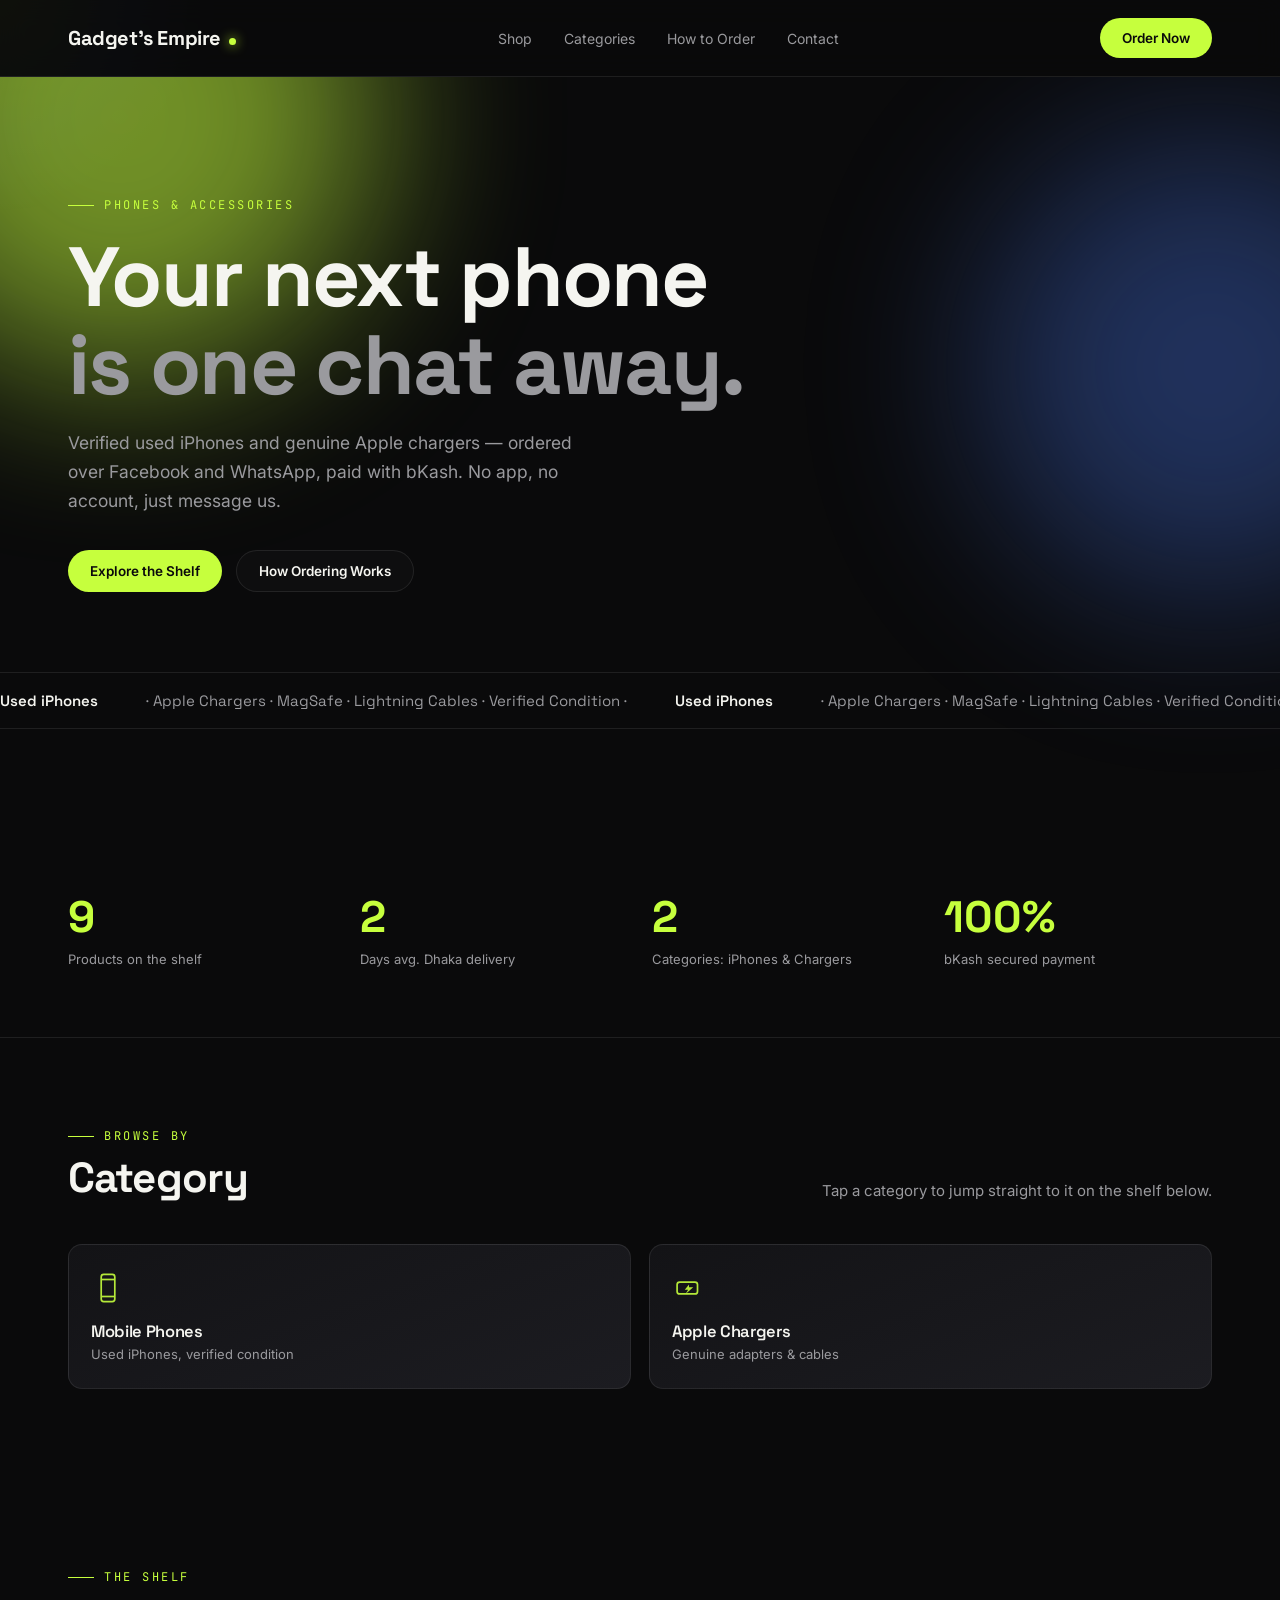
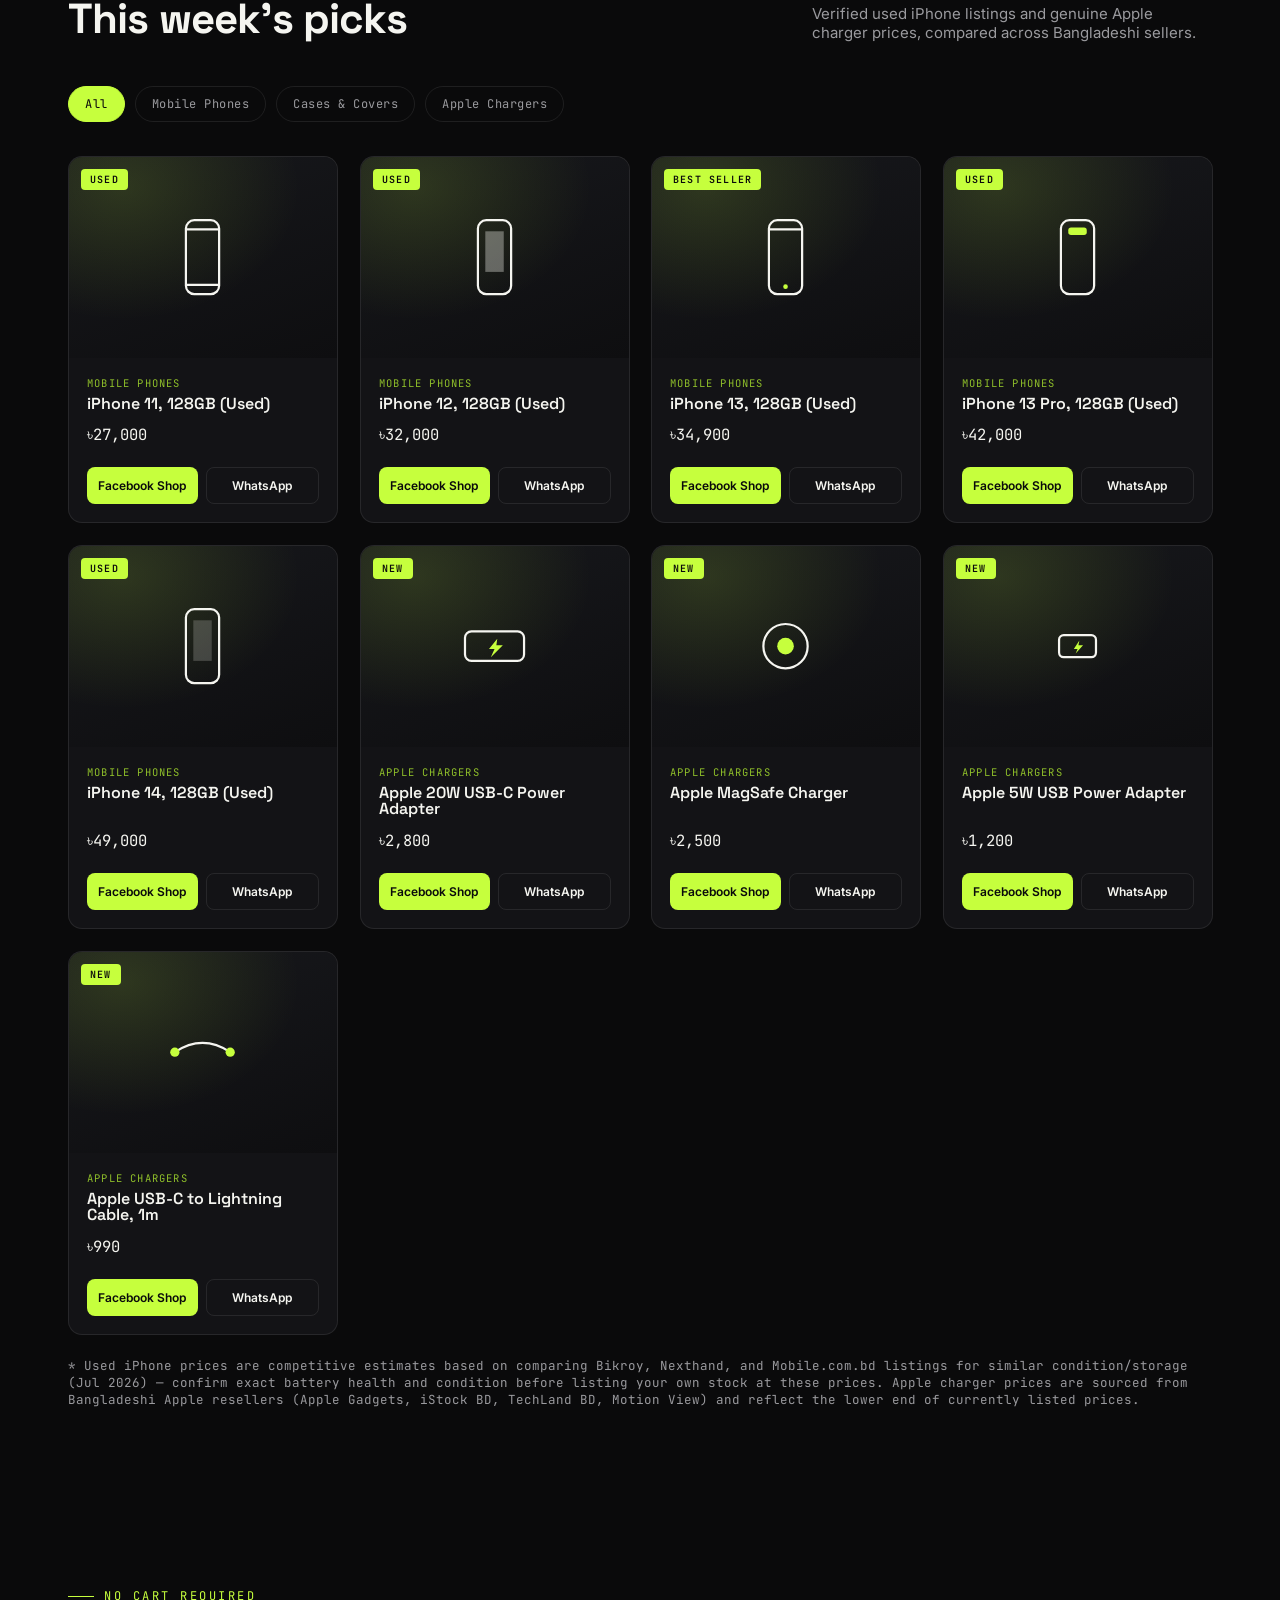
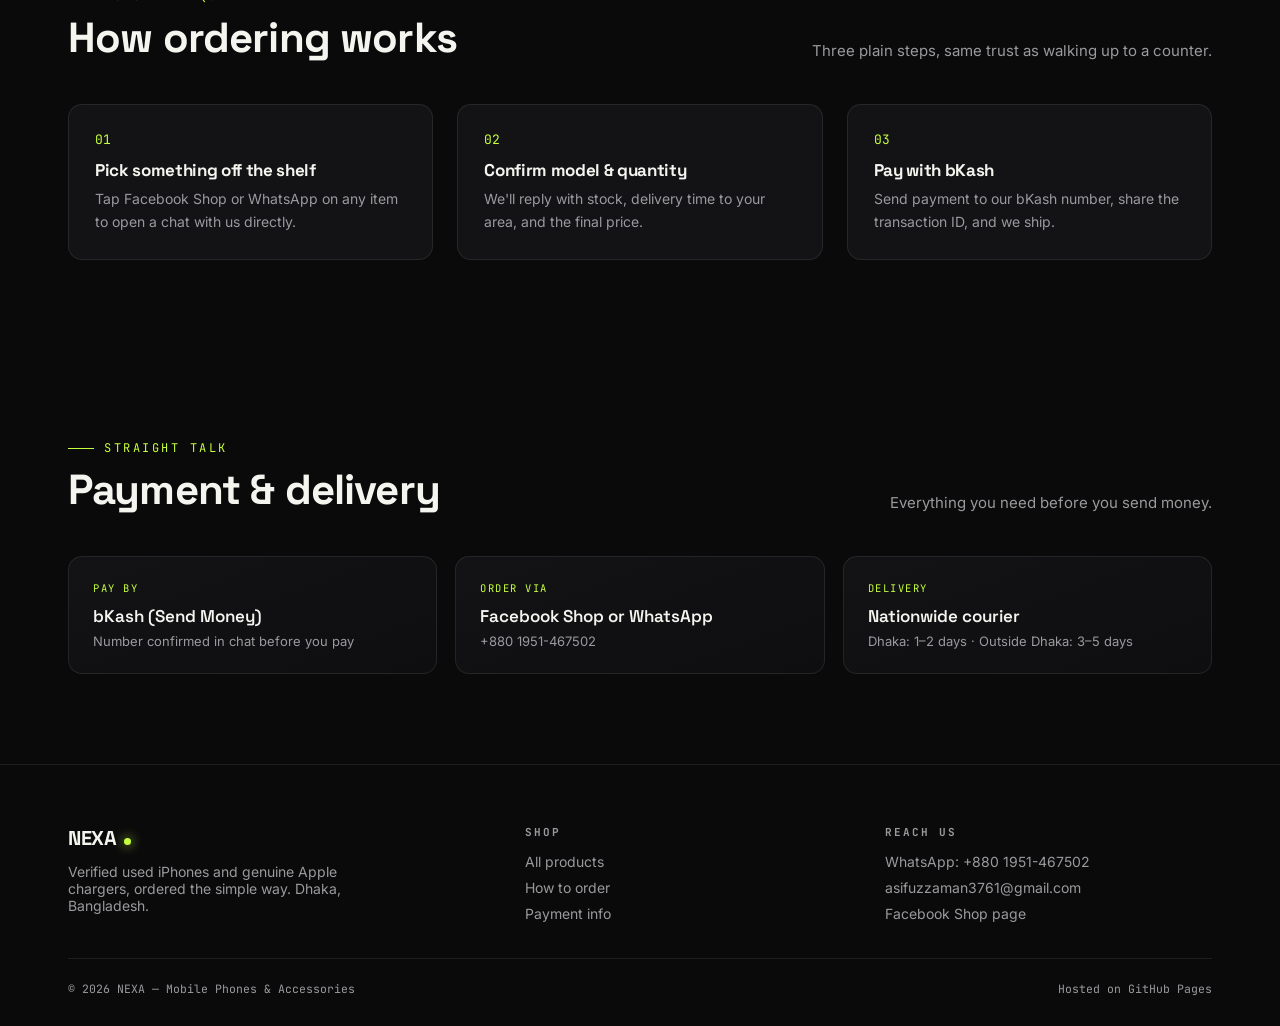
==== index.html @ 70d1c2b7 "Update and rename index (2).html to index.html" ====
<!DOCTYPE html>
<html lang="en">
<head>
<meta charset="UTF-8">
<meta name="viewport" content="width=device-width, initial-scale=1.0">
<title>NEXA — Mobile Phones & Accessories</title>
<link rel="preconnect" href="https://fonts.googleapis.com">
<link rel="preconnect" href="https://fonts.gstatic.com" crossorigin>
<link href="https://fonts.googleapis.com/css2?family=Space+Grotesk:wght@500;600;700&family=Inter:wght@400;500;600&family=JetBrains+Mono:wght@400;500&display=swap" rel="stylesheet">
<style>
  :root{
    --bg: #0A0A0B;
    --surface: #131316;
    --surface-2: #1C1C21;
    --text: #F5F5F0;
    --text-dim: #9A9A9E;
    --accent: #C6FF3D;
    --accent-dim: #8FBF2A;
    --blue: #4C7CF3;
    --line: rgba(245,245,240,0.09);
    --radius: 14px;
  }
  *{ box-sizing:border-box; margin:0; padding:0; }
  html{ scroll-behavior:smooth; background:var(--bg); }
  body{
    background:var(--bg); color:var(--text);
    font-family:'Inter', sans-serif;
    -webkit-font-smoothing:antialiased;
    overflow-x:hidden;
    cursor:default;
  }
  h1,h2,h3,.display{ font-family:'Space Grotesk', sans-serif; font-weight:700; letter-spacing:-0.02em; line-height:1.05; }
  .mono{ font-family:'JetBrains Mono', monospace; }
  a{ color:inherit; text-decoration:none; }
  img,svg{ display:block; max-width:100%; }
  .wrap{ max-width:1200px; margin:0 auto; padding:0 28px; position:relative; z-index:2; }
  ::selection{ background:var(--accent); color:#0A0A0B; }

  @media (prefers-reduced-motion: reduce){
    html{ scroll-behavior:auto; }
    *{ animation-duration:0.001ms !important; transition-duration:0.001ms !important; }
  }
  :focus-visible{ outline:2px solid var(--accent); outline-offset:3px; }

  /* ---------- custom cursor glow (desktop only) ---------- */
  #cursor-glow{
    position:fixed; top:0; left:0; width:420px; height:420px;
    border-radius:50%; pointer-events:none; z-index:1;
    background: radial-gradient(circle, rgba(198,255,61,0.10) 0%, rgba(76,124,243,0.06) 45%, transparent 72%);
    transform: translate(-50%,-50%);
    transition: opacity .3s ease;
    will-change: transform;
  }
  @media (hover:none), (pointer:coarse){ #cursor-glow{ display:none; } }

  /* ---------- header ---------- */
  header{
    position:sticky; top:0; z-index:50;
    background: rgba(10,10,11,0.72);
    backdrop-filter: blur(14px);
    border-bottom:1px solid var(--line);
  }
  .nav{ display:flex; align-items:center; justify-content:space-between; padding:18px 28px; max-width:1200px; margin:0 auto; }
  .logo{ display:flex; align-items:baseline; gap:8px; }
  .logo .name{ font-family:'Space Grotesk',sans-serif; font-weight:700; font-size:20px; letter-spacing:-0.02em; }
  .logo .dot{ width:7px; height:7px; border-radius:50%; background:var(--accent); box-shadow:0 0 12px var(--accent); }
  nav.links{ display:none; gap:32px; font-size:14px; color:var(--text-dim); }
  nav.links a{ transition:color .2s ease; }
  nav.links a:hover{ color:var(--text); }
  @media (min-width:760px){ nav.links{ display:flex; } }

  .btn{
    display:inline-flex; align-items:center; justify-content:center; gap:8px;
    padding:12px 22px; border-radius:999px; font-size:13.5px; font-weight:600;
    position:relative; overflow:hidden; white-space:nowrap;
    transition: transform .35s cubic-bezier(.2,.9,.3,1.3);
  }
  .btn-solid{ background:var(--accent); color:#0A0A0B; }
  .btn-solid:hover{ transform:translateY(-2px); box-shadow:0 10px 30px rgba(198,255,61,0.25); }
  .btn-outline{ border:1px solid var(--line); color:var(--text); background:rgba(255,255,255,0.02); }
  .btn-outline:hover{ background:rgba(255,255,255,0.06); transform:translateY(-2px); }
  .magnetic{ will-change: transform; }

  /* ---------- reveal-on-scroll ---------- */
  .reveal{ opacity:0; transform:translateY(28px); transition:opacity .8s cubic-bezier(.2,.7,.2,1), transform .8s cubic-bezier(.2,.7,.2,1); }
  .reveal.in{ opacity:1; transform:translateY(0); }

  /* ---------- hero ---------- */
  #hero{ position:relative; padding:120px 0 90px; overflow:hidden; }
  .orb{ position:absolute; border-radius:50%; filter:blur(90px); z-index:0; opacity:.55; will-change:transform; }
  .orb1{ width:520px; height:520px; background:var(--accent); top:-220px; left:-140px; }
  .orb2{ width:460px; height:460px; background:var(--blue); top:60px; right:-160px; opacity:.35; }
  .hero-copy{ position:relative; z-index:2; max-width:760px; }
  .eyebrow{ font-family:'JetBrains Mono',monospace; font-size:12px; letter-spacing:2.5px; text-transform:uppercase; color:var(--accent); display:flex; align-items:center; gap:10px; }
  .eyebrow::before{ content:''; width:26px; height:1px; background:var(--accent); }
  .hero-copy h1{ font-size:clamp(42px,7vw,84px); margin:20px 0 20px; }
  .hero-copy h1 span{ color:var(--text-dim); }
  .hero-copy p{ font-size:17.5px; color:var(--text-dim); line-height:1.65; max-width:520px; margin-bottom:34px; }
  .hero-actions{ display:flex; gap:14px; flex-wrap:wrap; }

  /* marquee */
  .marquee{ margin-top:80px; border-top:1px solid var(--line); border-bottom:1px solid var(--line); padding:18px 0; overflow:hidden; position:relative; z-index:2; }
  .marquee-track{ display:flex; gap:48px; width:max-content; animation:scroll-x 26s linear infinite; }
  .marquee-track span{ font-family:'Space Grotesk',sans-serif; font-size:15px; color:var(--text-dim); white-space:nowrap; display:flex; align-items:center; gap:48px; }
  .marquee-track span b{ color:var(--text); font-weight:600; }
  @keyframes scroll-x{ from{ transform:translateX(0); } to{ transform:translateX(-50%); } }

  /* ---------- stats ---------- */
  #stats{ padding:70px 0; border-bottom:1px solid var(--line); }
  .stats-grid{ display:grid; grid-template-columns:repeat(auto-fit,minmax(160px,1fr)); gap:24px; }
  .stat{ }
  .stat .num{ font-family:'Space Grotesk',sans-serif; font-weight:700; font-size:clamp(30px,4vw,44px); color:var(--accent); }
  .stat .lbl{ font-size:13px; color:var(--text-dim); margin-top:6px; }

  /* ---------- sections ---------- */
  section{ padding:90px 0; position:relative; z-index:2; }
  .section-head{ display:flex; justify-content:space-between; align-items:flex-end; gap:24px; flex-wrap:wrap; margin-bottom:44px; }
  .section-head h2{ font-size:clamp(30px,4vw,42px); margin-top:12px; }
  .section-head p{ color:var(--text-dim); font-size:15px; max-width:400px; }

  /* category tilt cards */
  .cat-grid{ display:grid; grid-template-columns:repeat(auto-fit,minmax(200px,1fr)); gap:18px; }
  .cat-card{
    position:relative; padding:26px 22px; border-radius:var(--radius);
    background:linear-gradient(160deg, var(--surface) 0%, var(--surface-2) 100%);
    border:1px solid var(--line);
    overflow:hidden;
    transform-style:preserve-3d;
    transition: transform .12s ease, border-color .3s ease;
    cursor:pointer;
  }
  .cat-card:hover{ border-color:rgba(198,255,61,0.35); }
  .cat-card .glow{
    position:absolute; inset:0; opacity:0; pointer-events:none;
    background: radial-gradient(220px circle at var(--mx,50%) var(--my,50%), rgba(198,255,61,0.16), transparent 60%);
    transition:opacity .3s ease;
  }
  .cat-card:hover .glow{ opacity:1; }
  .cat-card .icon{ width:34px; height:34px; margin-bottom:18px; opacity:0.9; }
  .cat-card h3{ font-size:16.5px; font-weight:600; margin-bottom:6px; }
  .cat-card p{ font-size:13px; color:var(--text-dim); }

  /* product grid */
  #shop{ }
  .shelf-rail{ display:flex; gap:10px; margin-bottom:34px; flex-wrap:wrap; }
  .chip{
    font-family:'JetBrains Mono',monospace; font-size:12px; letter-spacing:0.5px;
    padding:9px 16px; border:1px solid var(--line); border-radius:999px;
    background:transparent; color:var(--text-dim); cursor:pointer; transition:all .25s ease;
  }
  .chip.active, .chip:hover{ background:var(--accent); color:#0A0A0B; border-color:var(--accent); }

  .grid{ display:grid; gap:22px; grid-template-columns:repeat(auto-fill, minmax(250px,1fr)); }
  .card{
    background:var(--surface); border:1px solid var(--line); border-radius:var(--radius);
    overflow:hidden; display:flex; flex-direction:column;
    transform-style:preserve-3d; transition: transform .15s ease, box-shadow .3s ease, border-color .3s ease;
    will-change:transform;
  }
  .card:hover{ border-color:rgba(198,255,61,0.3); box-shadow:0 20px 50px rgba(0,0,0,0.45); }
  .card-media{
    aspect-ratio:4/3;
    background: radial-gradient(120% 120% at 20% 15%, rgba(198,255,61,0.14), transparent 55%), linear-gradient(160deg, #17181C 0%, #0E0E10 100%);
    display:flex; align-items:center; justify-content:center; position:relative;
  }
  .card-media svg{ width:46%; height:46%; }
  .card-badge{
    position:absolute; top:12px; left:12px; font-family:'JetBrains Mono',monospace; font-size:10px; letter-spacing:1.2px; text-transform:uppercase;
    background:var(--accent); color:#0A0A0B; padding:4px 9px; border-radius:4px; font-weight:600;
  }
  .card-body{ padding:18px 18px 6px; display:flex; flex-direction:column; gap:6px; flex:1; }
  .card-body .cat{ font-family:'JetBrains Mono',monospace; font-size:10.5px; letter-spacing:1.2px; text-transform:uppercase; color:var(--accent-dim); }
  .card-body h3{ font-family:'Space Grotesk',sans-serif; font-weight:600; font-size:16px; letter-spacing:0; }
  .card-body .price{ font-family:'JetBrains Mono',monospace; font-size:15.5px; color:var(--text); margin-top:auto; padding-top:6px; }
  .card-actions{ display:flex; gap:8px; padding:16px 18px 18px; }
  .card-actions .btn{ flex:1; padding:10px 8px; font-size:12px; border-radius:8px; }
  .card-actions .btn-outline{ background:transparent; }

  /* how it works */
  .steps{ display:grid; gap:24px; grid-template-columns:repeat(auto-fit,minmax(220px,1fr)); }
  .step{ padding:26px; border:1px solid var(--line); border-radius:var(--radius); background:var(--surface); position:relative; }
  .step .num{ font-family:'JetBrains Mono',monospace; font-size:13px; color:var(--accent); margin-bottom:14px; display:block; }
  .step h3{ font-size:17px; margin-bottom:8px; }
  .step p{ font-size:14px; color:var(--text-dim); line-height:1.6; }

  /* trust */
  #trust{ }
  .trust-grid{ display:grid; gap:18px; grid-template-columns:repeat(auto-fit,minmax(220px,1fr)); }
  .trust-card{ padding:24px; border:1px solid var(--line); border-radius:var(--radius); background:linear-gradient(160deg, var(--surface) 0%, #0E0E10 100%); }
  .trust-card .label{ font-family:'JetBrains Mono',monospace; font-size:10.5px; letter-spacing:1.5px; text-transform:uppercase; color:var(--accent); margin-bottom:10px; }
  .trust-card .value{ font-weight:600; font-size:17px; font-family:'Space Grotesk',sans-serif; }
  .trust-card .sub{ font-size:13px; color:var(--text-dim); margin-top:6px; }

  /* footer */
  footer{ padding:60px 0 30px; border-top:1px solid var(--line); }
  .foot-grid{ display:grid; gap:32px; grid-template-columns:1.3fr 1fr 1fr; margin-bottom:36px; }
  @media (max-width:720px){ .foot-grid{ grid-template-columns:1fr; } }
  footer h4{ font-family:'JetBrains Mono',monospace; font-size:11px; letter-spacing:2px; text-transform:uppercase; color:var(--text-dim); margin-bottom:14px; }
  footer ul{ list-style:none; display:flex; flex-direction:column; gap:9px; font-size:14px; color:var(--text-dim); }
  footer ul a:hover{ color:var(--accent); }
  .foot-bottom{ display:flex; justify-content:space-between; flex-wrap:wrap; gap:10px; padding-top:22px; border-top:1px solid var(--line); font-family:'JetBrains Mono',monospace; font-size:11.5px; color:var(--text-dim); }
</style>
</head>
<body>

<div id="cursor-glow"></div>

<header>
  <div class="nav">
    <div class="logo"><span class="name">Gadget's Empire</span><span class="dot"></span></div>
    <nav class="links">
      <a href="#shop">Shop</a>
      <a href="#categories">Categories</a>
      <a href="#order">How to Order</a>
      <a href="#contact">Contact</a>
    </nav>
    <a class="btn btn-solid magnetic" href="#contact">Order Now</a>
  </div>
</header>

<section id="hero">
  <div class="orb orb1"></div>
  <div class="orb orb2"></div>
  <div class="wrap">
    <div class="hero-copy reveal">
      <span class="eyebrow">Phones &amp; Accessories</span>
      <h1>Your next phone<br><span>is one chat away.</span></h1>
      <p>Verified used iPhones and genuine Apple chargers — ordered over Facebook and WhatsApp, paid with bKash. No app, no account, just message us.</p>
      <div class="hero-actions">
        <a href="#shop" class="btn btn-solid magnetic">Explore the Shelf</a>
        <a href="#order" class="btn btn-outline magnetic">How Ordering Works</a>
      </div>
    </div>
  </div>
  <div class="marquee">
    <div class="marquee-track">
      <span><b>Used iPhones</b> · Apple Chargers · MagSafe · Lightning Cables · Verified Condition · <b>Used iPhones</b> · Apple Chargers · MagSafe · Lightning Cables · Verified Condition</span>
      <span aria-hidden="true"><b>Used iPhones</b> · Apple Chargers · MagSafe · Lightning Cables · Verified Condition · <b>Used iPhones</b> · Apple Chargers · MagSafe · Lightning Cables · Verified Condition</span>
    </div>
  </div>
</section>

<section id="stats">
  <div class="wrap">
    <div class="stats-grid">
      <div class="stat reveal"><div class="num" data-count="9">0</div><div class="lbl">Products on the shelf</div></div>
      <div class="stat reveal"><div class="num" data-count="2">0</div><div class="lbl">Days avg. Dhaka delivery</div></div>
      <div class="stat reveal"><div class="num" data-count="2">0</div><div class="lbl">Categories: iPhones &amp; Chargers</div></div>
      <div class="stat reveal"><div class="num" data-count="100" data-suffix="%">0</div><div class="lbl">bKash secured payment</div></div>
    </div>
  </div>
</section>

<section id="categories">
  <div class="wrap">
    <div class="section-head reveal">
      <div><span class="eyebrow">Browse by</span><h2>Category</h2></div>
      <p>Tap a category to jump straight to it on the shelf below.</p>
    </div>
    <div class="cat-grid">
      <a href="#shop" class="cat-card reveal" data-cat="phones">
        <div class="glow"></div>
        <svg class="icon" viewBox="0 0 40 40" fill="none" stroke="var(--accent)" stroke-width="2"><rect x="12" y="4" width="16" height="32" rx="3"/><line x1="12" y1="10" x2="28" y2="10"/><line x1="12" y1="30" x2="28" y2="30"/></svg>
        <h3>Mobile Phones</h3><p>Used iPhones, verified condition</p>
      </a>
      <a href="#shop" class="cat-card reveal" data-cat="power">
        <div class="glow"></div>
        <svg class="icon" viewBox="0 0 40 40" fill="none" stroke="var(--accent)" stroke-width="2"><rect x="6" y="13" width="24" height="14" rx="3"/><path d="M20 16 L15 22 L19 22 L16 27 L25 19 L20 19 Z" fill="var(--accent)" stroke="none"/></svg>
        <h3>Apple Chargers</h3><p>Genuine adapters &amp; cables</p>
      </a>
    </div>
  </div>
</section>

<section id="shop">
  <div class="wrap">
    <div class="section-head reveal">
      <div><span class="eyebrow">The Shelf</span><h2>This week's picks</h2></div>
      <p>Verified used iPhone listings and genuine Apple charger prices, compared across Bangladeshi sellers.</p>
    </div>
    <div class="shelf-rail reveal">
      <button class="chip active" data-filter="all">All</button>
      <button class="chip" data-filter="phones">Mobile Phones</button>
      <button class="chip" data-filter="cases">Cases &amp; Covers</button>
      <button class="chip" data-filter="power">Apple Chargers</button>
    </div>
    <div class="grid" id="productGrid">
      <article class="card reveal" data-cat="phones">
        <div class="card-media"><span class="card-badge">Used</span>
          <svg viewBox="0 0 100 100" fill="none" stroke="#F5F5F0" stroke-width="2.4"><rect x="32" y="10" width="36" height="80" rx="9"/><line x1="32" y1="20" x2="68" y2="20"/><line x1="32" y1="80" x2="68" y2="80"/></svg>
        </div>
        <div class="card-body"><span class="cat">Mobile Phones</span><h3>iPhone 11, 128GB (Used)</h3><span class="price mono">৳27,000</span></div>
        <div class="card-actions"><a class="btn btn-solid" href="#" target="_blank" rel="noopener">Facebook Shop</a><a class="btn btn-outline" href="#" target="_blank" rel="noopener">WhatsApp</a></div>
      </article>
      <article class="card reveal" data-cat="phones">
        <div class="card-media"><span class="card-badge">Used</span>
          <svg viewBox="0 0 100 100" fill="none" stroke="#F5F5F0" stroke-width="2.4"><rect x="32" y="10" width="36" height="80" rx="9"/><rect x="40" y="22" width="20" height="44" fill="#F5F5F0" stroke="none" opacity="0.35"/></svg>
        </div>
        <div class="card-body"><span class="cat">Mobile Phones</span><h3>iPhone 12, 128GB (Used)</h3><span class="price mono">৳32,000</span></div>
        <div class="card-actions"><a class="btn btn-solid" href="#" target="_blank" rel="noopener">Facebook Shop</a><a class="btn btn-outline" href="#" target="_blank" rel="noopener">WhatsApp</a></div>
      </article>
      <article class="card reveal" data-cat="phones">
        <div class="card-media"><span class="card-badge">Best seller</span>
          <svg viewBox="0 0 100 100" fill="none" stroke="#F5F5F0" stroke-width="2.4"><rect x="32" y="10" width="36" height="80" rx="9"/><line x1="32" y1="20" x2="68" y2="20"/><circle cx="50" cy="82" r="2.5" fill="var(--accent)" stroke="none"/></svg>
        </div>
        <div class="card-body"><span class="cat">Mobile Phones</span><h3>iPhone 13, 128GB (Used)</h3><span class="price mono">৳34,900</span></div>
        <div class="card-actions"><a class="btn btn-solid" href="#" target="_blank" rel="noopener">Facebook Shop</a><a class="btn btn-outline" href="#" target="_blank" rel="noopener">WhatsApp</a></div>
      </article>
      <article class="card reveal" data-cat="phones">
        <div class="card-media"><span class="card-badge">Used</span>
          <svg viewBox="0 0 100 100" fill="none" stroke="#F5F5F0" stroke-width="2.4"><rect x="32" y="10" width="36" height="80" rx="9"/><rect x="40" y="18" width="20" height="8" rx="3" fill="var(--accent)" stroke="none"/></svg>
        </div>
        <div class="card-body"><span class="cat">Mobile Phones</span><h3>iPhone 13 Pro, 128GB (Used)</h3><span class="price mono">৳42,000</span></div>
        <div class="card-actions"><a class="btn btn-solid" href="#" target="_blank" rel="noopener">Facebook Shop</a><a class="btn btn-outline" href="#" target="_blank" rel="noopener">WhatsApp</a></div>
      </article>
      <article class="card reveal" data-cat="phones">
        <div class="card-media"><span class="card-badge">Used</span>
          <svg viewBox="0 0 100 100" fill="none" stroke="#F5F5F0" stroke-width="2.4"><rect x="32" y="10" width="36" height="80" rx="9"/><rect x="40" y="22" width="20" height="44" fill="#F5F5F0" stroke="none" opacity="0.2"/></svg>
        </div>
        <div class="card-body"><span class="cat">Mobile Phones</span><h3>iPhone 14, 128GB (Used)</h3><span class="price mono">৳49,000</span></div>
        <div class="card-actions"><a class="btn btn-solid" href="#" target="_blank" rel="noopener">Facebook Shop</a><a class="btn btn-outline" href="#" target="_blank" rel="noopener">WhatsApp</a></div>
      </article>
      <article class="card reveal" data-cat="power">
        <div class="card-media"><span class="card-badge">New</span>
          <svg viewBox="0 0 100 100" fill="none" stroke="#F5F5F0" stroke-width="2.4"><rect x="18" y="34" width="64" height="32" rx="7"/><path d="M53,42 L44,53 L50,53 L46,62 L59,49 L52,49 Z" fill="var(--accent)" stroke="none"/></svg>
        </div>
        <div class="card-body"><span class="cat">Apple Chargers</span><h3>Apple 20W USB-C Power Adapter</h3><span class="price mono">৳2,800</span></div>
        <div class="card-actions"><a class="btn btn-solid" href="#" target="_blank" rel="noopener">Facebook Shop</a><a class="btn btn-outline" href="#" target="_blank" rel="noopener">WhatsApp</a></div>
      </article>
      <article class="card reveal" data-cat="power">
        <div class="card-media"><span class="card-badge">New</span>
          <svg viewBox="0 0 100 100" fill="none" stroke="#F5F5F0" stroke-width="2.4"><circle cx="50" cy="50" r="24" /><circle cx="50" cy="50" r="9" fill="var(--accent)" stroke="none"/></svg>
        </div>
        <div class="card-body"><span class="cat">Apple Chargers</span><h3>Apple MagSafe Charger</h3><span class="price mono">৳2,500</span></div>
        <div class="card-actions"><a class="btn btn-solid" href="#" target="_blank" rel="noopener">Facebook Shop</a><a class="btn btn-outline" href="#" target="_blank" rel="noopener">WhatsApp</a></div>
      </article>
      <article class="card reveal" data-cat="power">
        <div class="card-media"><span class="card-badge">New</span>
          <svg viewBox="0 0 100 100" fill="none" stroke="#F5F5F0" stroke-width="2.4"><rect x="30" y="38" width="40" height="24" rx="5"/><path d="M52,44 L46,53 L50,53 L48,58 L56,49 L51,49 Z" fill="var(--accent)" stroke="none"/></svg>
        </div>
        <div class="card-body"><span class="cat">Apple Chargers</span><h3>Apple 5W USB Power Adapter</h3><span class="price mono">৳1,200</span></div>
        <div class="card-actions"><a class="btn btn-solid" href="#" target="_blank" rel="noopener">Facebook Shop</a><a class="btn btn-outline" href="#" target="_blank" rel="noopener">WhatsApp</a></div>
      </article>
      <article class="card reveal" data-cat="power">
        <div class="card-media"><span class="card-badge">New</span>
          <svg viewBox="0 0 100 100" fill="none" stroke="#F5F5F0" stroke-width="2.4"><path d="M20,50 Q50,30 80,50" /><circle cx="20" cy="50" r="5" fill="var(--accent)" stroke="none"/><circle cx="80" cy="50" r="5" fill="var(--accent)" stroke="none"/></svg>
        </div>
        <div class="card-body"><span class="cat">Apple Chargers</span><h3>Apple USB-C to Lightning Cable, 1m</h3><span class="price mono">৳990</span></div>
        <div class="card-actions"><a class="btn btn-solid" href="#" target="_blank" rel="noopener">Facebook Shop</a><a class="btn btn-outline" href="#" target="_blank" rel="noopener">WhatsApp</a></div>
      </article>
    </div>
    <p style="margin-top:22px; font-size:12.5px; color:var(--text-dim);" class="reveal mono">* Used iPhone prices are competitive estimates based on comparing Bikroy, Nexthand, and Mobile.com.bd listings for similar condition/storage (Jul 2026) — confirm exact battery health and condition before listing your own stock at these prices. Apple charger prices are sourced from Bangladeshi Apple resellers (Apple Gadgets, iStock BD, TechLand BD, Motion View) and reflect the lower end of currently listed prices.</p>
  </div>
</section>

<section id="order">
  <div class="wrap">
    <div class="section-head reveal">
      <div><span class="eyebrow">No cart required</span><h2>How ordering works</h2></div>
      <p>Three plain steps, same trust as walking up to a counter.</p>
    </div>
    <div class="steps">
      <div class="step reveal"><span class="num mono">01</span><h3>Pick something off the shelf</h3><p>Tap Facebook Shop or WhatsApp on any item to open a chat with us directly.</p></div>
      <div class="step reveal"><span class="num mono">02</span><h3>Confirm model &amp; quantity</h3><p>We'll reply with stock, delivery time to your area, and the final price.</p></div>
      <div class="step reveal"><span class="num mono">03</span><h3>Pay with bKash</h3><p>Send payment to our bKash number, share the transaction ID, and we ship.</p></div>
    </div>
  </div>
</section>

<section id="trust">
  <div class="wrap">
    <div class="section-head reveal">
      <div><span class="eyebrow">Straight talk</span><h2>Payment &amp; delivery</h2></div>
      <p>Everything you need before you send money.</p>
    </div>
    <div class="trust-grid">
      <div class="trust-card reveal"><div class="label">Pay by</div><div class="value">bKash (Send Money)</div><div class="sub">Number confirmed in chat before you pay</div></div>
      <div class="trust-card reveal"><div class="label">Order via</div><div class="value">Facebook Shop or WhatsApp</div><div class="sub">+880 1951-467502</div></div>
      <div class="trust-card reveal"><div class="label">Delivery</div><div class="value">Nationwide courier</div><div class="sub">Dhaka: 1–2 days · Outside Dhaka: 3–5 days</div></div>
    </div>
  </div>
</section>

<footer id="contact">
  <div class="wrap">
    <div class="foot-grid">
      <div>
        <div class="logo"><span class="name">NEXA</span><span class="dot"></span></div>
        <p style="color:var(--text-dim); font-size:14px; margin-top:12px; max-width:300px;">Verified used iPhones and genuine Apple chargers, ordered the simple way. Dhaka, Bangladesh.</p>
      </div>
      <div><h4>Shop</h4><ul><li><a href="#shop">All products</a></li><li><a href="#order">How to order</a></li><li><a href="#trust">Payment info</a></li></ul></div>
      <div><h4>Reach us</h4><ul>
        <li><a href="https://wa.me/8801951467502" target="_blank" rel="noopener">WhatsApp: +880 1951-467502</a></li>
        <li><a href="mailto:asifuzzaman3761@gmail.com">asifuzzaman3761@gmail.com</a></li>
        <li><a href="#" target="_blank" rel="noopener">Facebook Shop page</a></li>
      </ul></div>
    </div>
    <div class="foot-bottom"><span>© 2026 NEXA — Mobile Phones &amp; Accessories</span><span>Hosted on GitHub Pages</span></div>
  </div>
</footer>

<script>
  const reduceMotion = window.matchMedia('(prefers-reduced-motion: reduce)').matches;
  const isTouch = window.matchMedia('(hover: none), (pointer: coarse)').matches;

  /* cursor glow + orb parallax */
  if(!reduceMotion && !isTouch){
    const glow = document.getElementById('cursor-glow');
    const orbs = document.querySelectorAll('.orb');
    window.addEventListener('mousemove', e => {
      glow.style.transform = `translate(${e.clientX}px, ${e.clientY}px) translate(-50%,-50%)`;
      const dx = (e.clientX / window.innerWidth - 0.5);
      const dy = (e.clientY / window.innerHeight - 0.5);
      orbs.forEach((orb,i) => {
        const strength = (i+1) * 18;
        orb.style.transform = `translate(${dx*strength}px, ${dy*strength}px)`;
      });
    }, { passive:true });
  }

  /* magnetic buttons */
  if(!reduceMotion && !isTouch){
    document.querySelectorAll('.magnetic').forEach(btn => {
      btn.addEventListener('mousemove', e => {
        const r = btn.getBoundingClientRect();
        const x = e.clientX - r.left - r.width/2;
        const y = e.clientY - r.top - r.height/2;
        btn.style.transform = `translate(${x*0.25}px, ${y*0.35}px)`;
      });
      btn.addEventListener('mouseleave', () => { btn.style.transform = ''; });
    });
  }

  /* card + category tilt */
  if(!reduceMotion && !isTouch){
    document.querySelectorAll('.card, .cat-card').forEach(el => {
      el.addEventListener('mousemove', e => {
        const r = el.getBoundingClientRect();
        const px = (e.clientX - r.left) / r.width;
        const py = (e.clientY - r.top) / r.height;
        const rx = (py - 0.5) * -8;
        const ry = (px - 0.5) * 8;
        el.style.transform = `perspective(600px) rotateX(${rx}deg) rotateY(${ry}deg) translateY(-3px)`;
        el.style.setProperty('--mx', `${px*100}%`);
        el.style.setProperty('--my', `${py*100}%`);
      });
      el.addEventListener('mouseleave', () => { el.style.transform = ''; });
    });
  }

  /* scroll reveal */
  const revealEls = document.querySelectorAll('.reveal');
  if('IntersectionObserver' in window){
    const io = new IntersectionObserver((entries) => {
      entries.forEach((entry, i) => {
        if(entry.isIntersecting){
          setTimeout(() => entry.target.classList.add('in'), i * 60);
          io.unobserve(entry.target);
        }
      });
    }, { threshold: 0.15 });
    revealEls.forEach(el => io.observe(el));
  } else {
    revealEls.forEach(el => el.classList.add('in'));
  }

  /* animated counters */
  const counters = document.querySelectorAll('.stat .num');
  const countIO = new IntersectionObserver((entries) => {
    entries.forEach(entry => {
      if(entry.isIntersecting){
        const el = entry.target;
        const target = parseInt(el.dataset.count, 10);
        const suffix = el.dataset.suffix || '';
        const dur = reduceMotion ? 0 : 1400;
        const start = performance.now();
        function tick(now){
          const p = dur === 0 ? 1 : Math.min((now - start) / dur, 1);
          const eased = 1 - Math.pow(1 - p, 3);
          el.textContent = Math.round(target * eased) + suffix;
          if(p < 1) requestAnimationFrame(tick);
        }
        requestAnimationFrame(tick);
        countIO.unobserve(el);
      }
    });
  }, { threshold: 0.5 });
  counters.forEach(el => countIO.observe(el));

  /* filter chips */
  const chips = document.querySelectorAll('.chip');
  const cards = document.querySelectorAll('#productGrid .card');
  chips.forEach(chip => {
    chip.addEventListener('click', () => {
      chips.forEach(c => c.classList.remove('active'));
      chip.classList.add('active');
      const f = chip.dataset.filter;
      cards.forEach(card => { card.style.display = (f === 'all' || card.dataset.cat === f) ? '' : 'none'; });
    });
  });
</script>

</body>
</html>
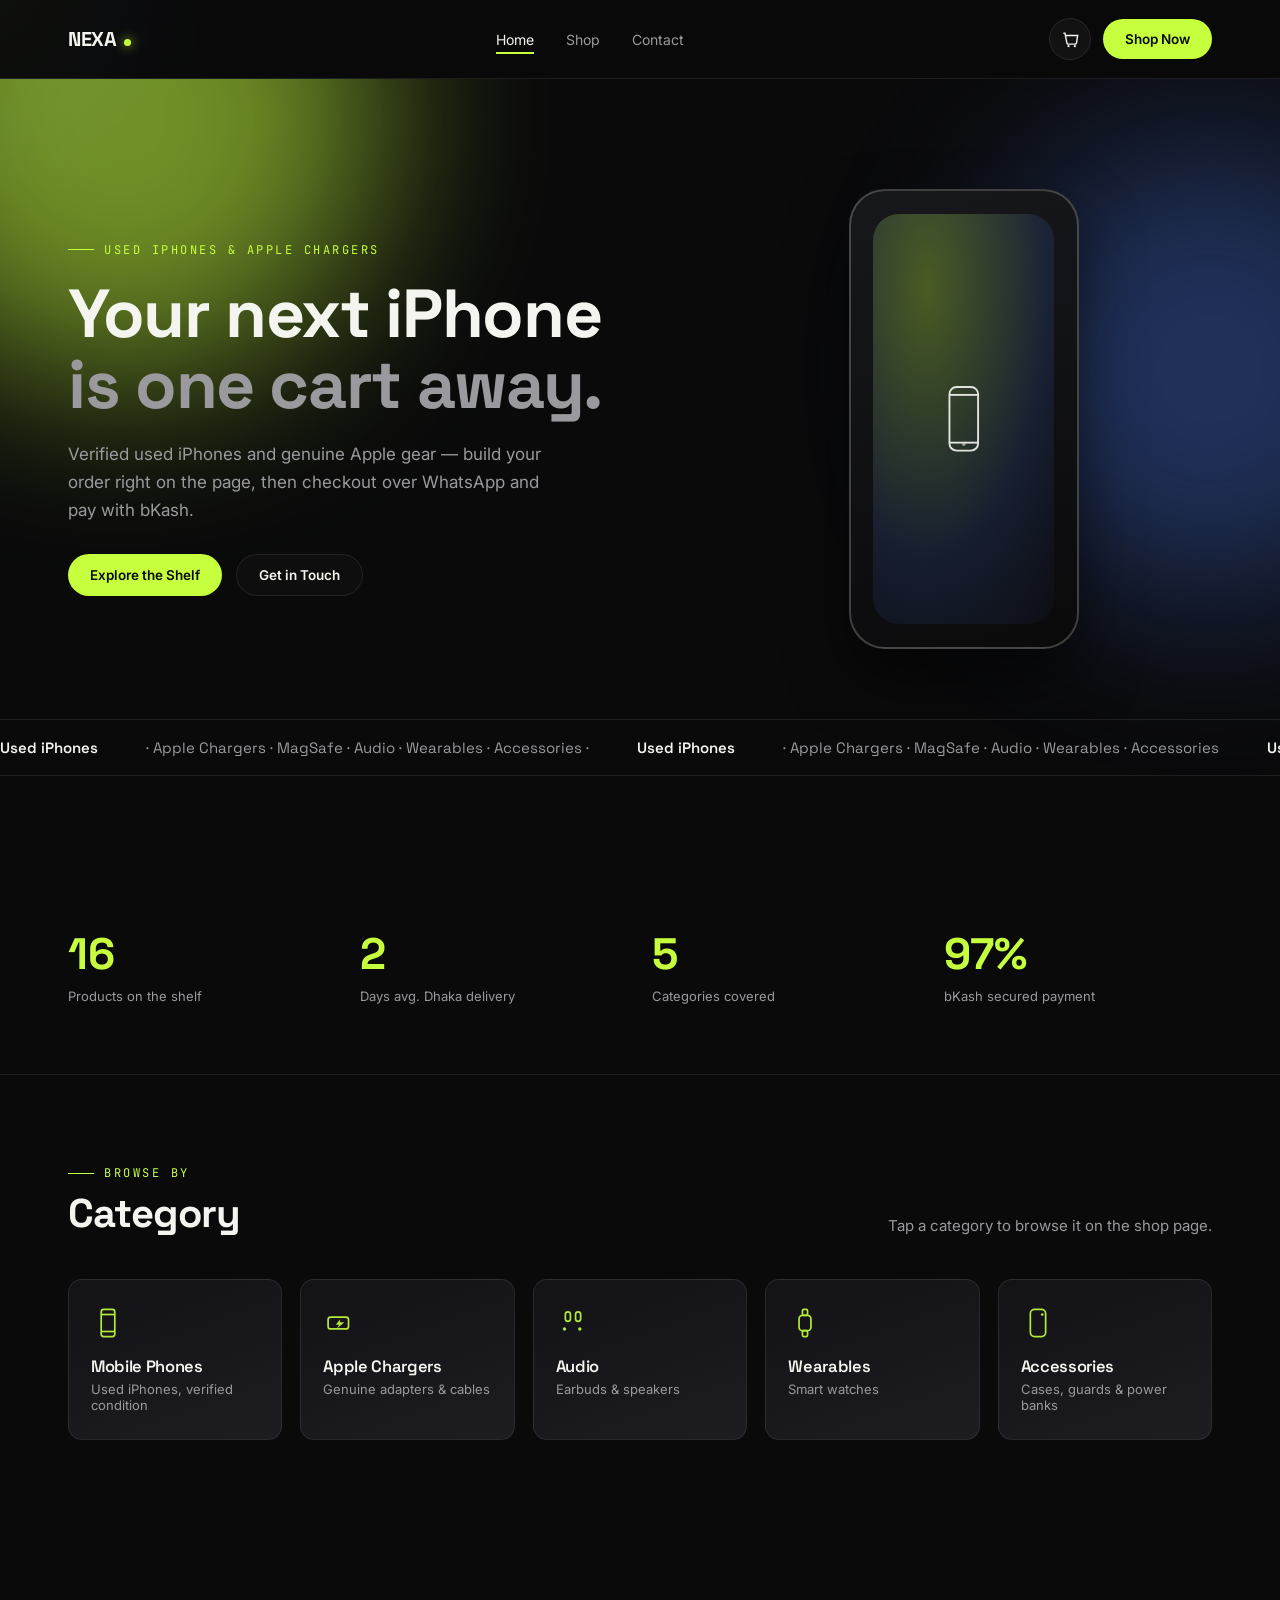
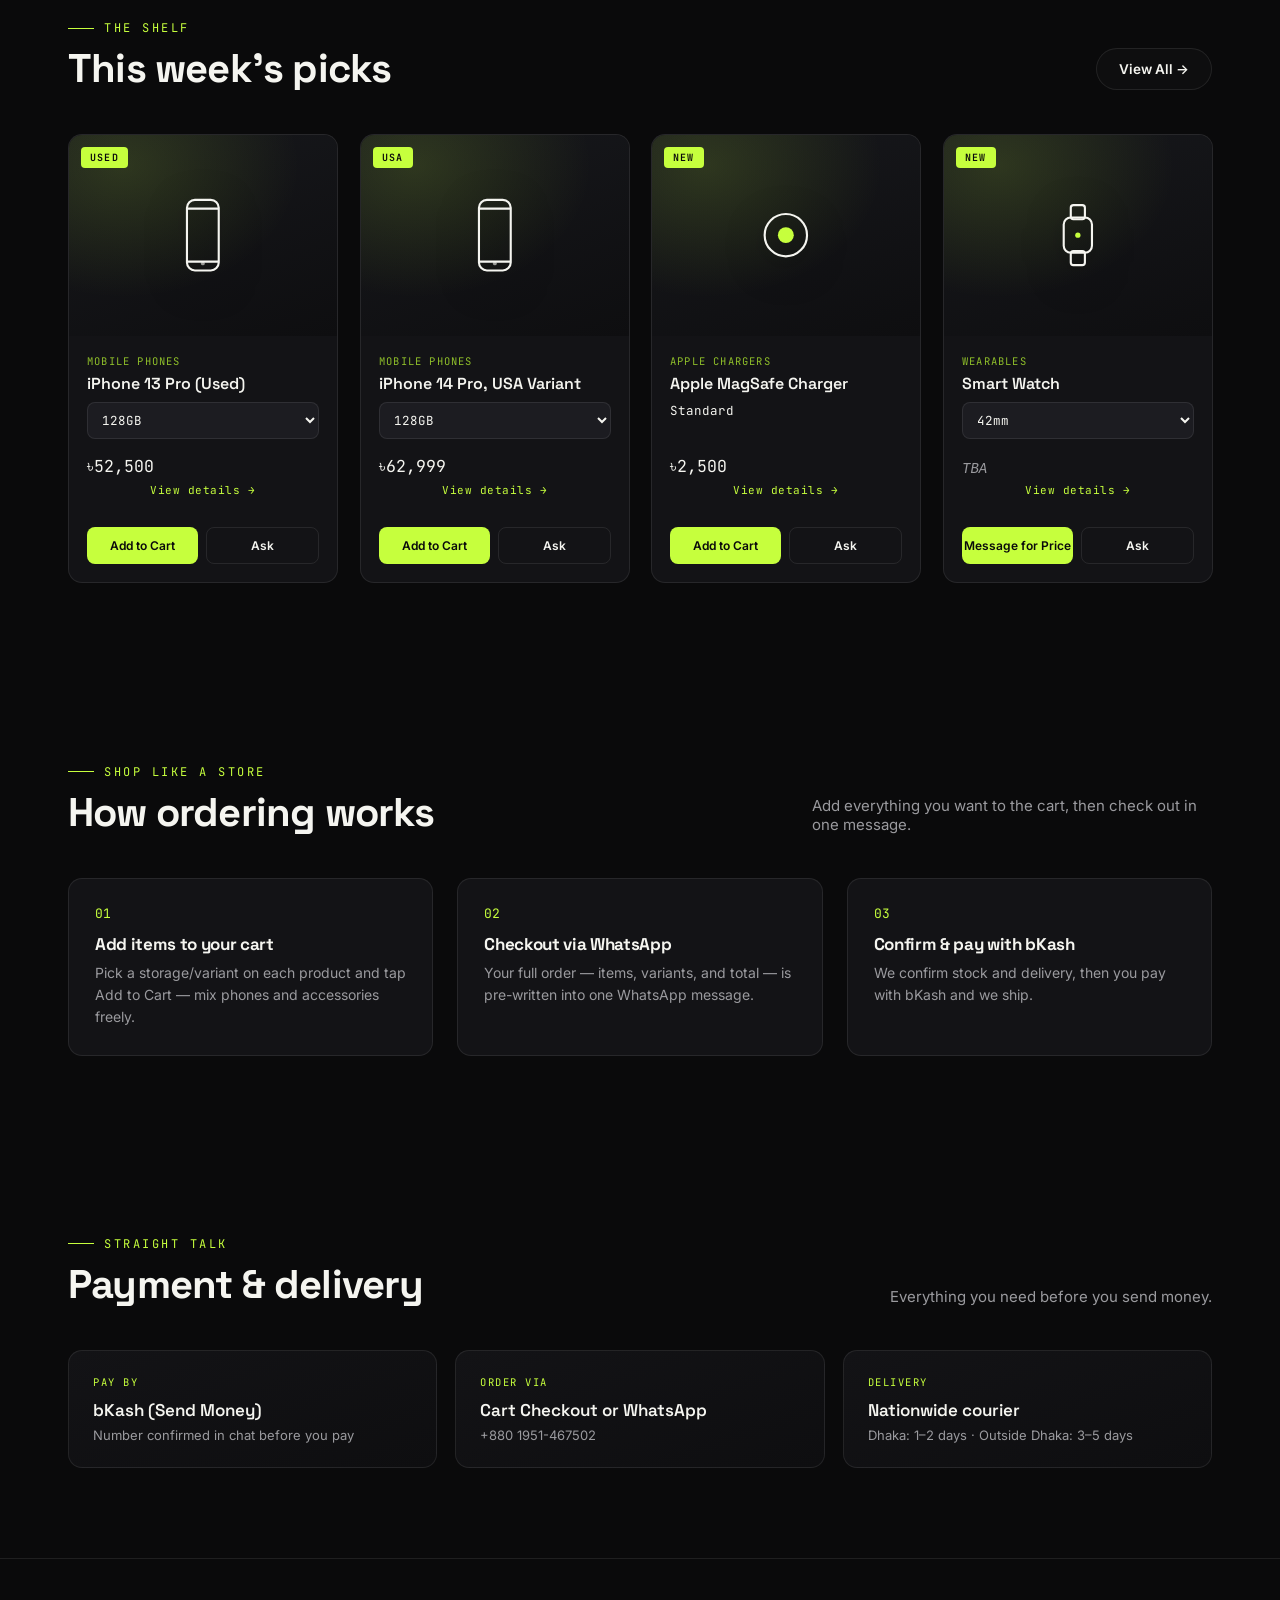
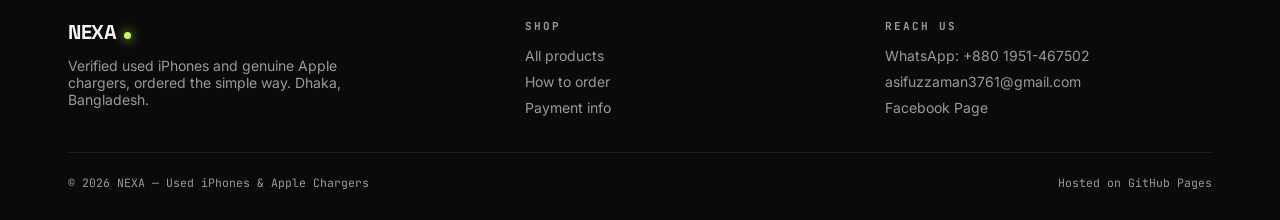
==== commit c0f10739: "Add files via upload" ====
--- a/index.html
+++ b/index.html
@@ -3,239 +3,59 @@
 <head>
 <meta charset="UTF-8">
 <meta name="viewport" content="width=device-width, initial-scale=1.0">
-<title>NEXA — Mobile Phones & Accessories</title>
+<title>NEXA — Used iPhones & Apple Chargers</title>
 <link rel="preconnect" href="https://fonts.googleapis.com">
 <link rel="preconnect" href="https://fonts.gstatic.com" crossorigin>
 <link href="https://fonts.googleapis.com/css2?family=Space+Grotesk:wght@500;600;700&family=Inter:wght@400;500;600&family=JetBrains+Mono:wght@400;500&display=swap" rel="stylesheet">
-<style>
-  :root{
-    --bg: #0A0A0B;
-    --surface: #131316;
-    --surface-2: #1C1C21;
-    --text: #F5F5F0;
-    --text-dim: #9A9A9E;
-    --accent: #C6FF3D;
-    --accent-dim: #8FBF2A;
-    --blue: #4C7CF3;
-    --line: rgba(245,245,240,0.09);
-    --radius: 14px;
-  }
-  *{ box-sizing:border-box; margin:0; padding:0; }
-  html{ scroll-behavior:smooth; background:var(--bg); }
-  body{
-    background:var(--bg); color:var(--text);
-    font-family:'Inter', sans-serif;
-    -webkit-font-smoothing:antialiased;
-    overflow-x:hidden;
-    cursor:default;
-  }
-  h1,h2,h3,.display{ font-family:'Space Grotesk', sans-serif; font-weight:700; letter-spacing:-0.02em; line-height:1.05; }
-  .mono{ font-family:'JetBrains Mono', monospace; }
-  a{ color:inherit; text-decoration:none; }
-  img,svg{ display:block; max-width:100%; }
-  .wrap{ max-width:1200px; margin:0 auto; padding:0 28px; position:relative; z-index:2; }
-  ::selection{ background:var(--accent); color:#0A0A0B; }
-
-  @media (prefers-reduced-motion: reduce){
-    html{ scroll-behavior:auto; }
-    *{ animation-duration:0.001ms !important; transition-duration:0.001ms !important; }
-  }
-  :focus-visible{ outline:2px solid var(--accent); outline-offset:3px; }
-
-  /* ---------- custom cursor glow (desktop only) ---------- */
-  #cursor-glow{
-    position:fixed; top:0; left:0; width:420px; height:420px;
-    border-radius:50%; pointer-events:none; z-index:1;
-    background: radial-gradient(circle, rgba(198,255,61,0.10) 0%, rgba(76,124,243,0.06) 45%, transparent 72%);
-    transform: translate(-50%,-50%);
-    transition: opacity .3s ease;
-    will-change: transform;
-  }
-  @media (hover:none), (pointer:coarse){ #cursor-glow{ display:none; } }
-
-  /* ---------- header ---------- */
-  header{
-    position:sticky; top:0; z-index:50;
-    background: rgba(10,10,11,0.72);
-    backdrop-filter: blur(14px);
-    border-bottom:1px solid var(--line);
-  }
-  .nav{ display:flex; align-items:center; justify-content:space-between; padding:18px 28px; max-width:1200px; margin:0 auto; }
-  .logo{ display:flex; align-items:baseline; gap:8px; }
-  .logo .name{ font-family:'Space Grotesk',sans-serif; font-weight:700; font-size:20px; letter-spacing:-0.02em; }
-  .logo .dot{ width:7px; height:7px; border-radius:50%; background:var(--accent); box-shadow:0 0 12px var(--accent); }
-  nav.links{ display:none; gap:32px; font-size:14px; color:var(--text-dim); }
-  nav.links a{ transition:color .2s ease; }
-  nav.links a:hover{ color:var(--text); }
-  @media (min-width:760px){ nav.links{ display:flex; } }
-
-  .btn{
-    display:inline-flex; align-items:center; justify-content:center; gap:8px;
-    padding:12px 22px; border-radius:999px; font-size:13.5px; font-weight:600;
-    position:relative; overflow:hidden; white-space:nowrap;
-    transition: transform .35s cubic-bezier(.2,.9,.3,1.3);
-  }
-  .btn-solid{ background:var(--accent); color:#0A0A0B; }
-  .btn-solid:hover{ transform:translateY(-2px); box-shadow:0 10px 30px rgba(198,255,61,0.25); }
-  .btn-outline{ border:1px solid var(--line); color:var(--text); background:rgba(255,255,255,0.02); }
-  .btn-outline:hover{ background:rgba(255,255,255,0.06); transform:translateY(-2px); }
-  .magnetic{ will-change: transform; }
-
-  /* ---------- reveal-on-scroll ---------- */
-  .reveal{ opacity:0; transform:translateY(28px); transition:opacity .8s cubic-bezier(.2,.7,.2,1), transform .8s cubic-bezier(.2,.7,.2,1); }
-  .reveal.in{ opacity:1; transform:translateY(0); }
-
-  /* ---------- hero ---------- */
-  #hero{ position:relative; padding:120px 0 90px; overflow:hidden; }
-  .orb{ position:absolute; border-radius:50%; filter:blur(90px); z-index:0; opacity:.55; will-change:transform; }
-  .orb1{ width:520px; height:520px; background:var(--accent); top:-220px; left:-140px; }
-  .orb2{ width:460px; height:460px; background:var(--blue); top:60px; right:-160px; opacity:.35; }
-  .hero-copy{ position:relative; z-index:2; max-width:760px; }
-  .eyebrow{ font-family:'JetBrains Mono',monospace; font-size:12px; letter-spacing:2.5px; text-transform:uppercase; color:var(--accent); display:flex; align-items:center; gap:10px; }
-  .eyebrow::before{ content:''; width:26px; height:1px; background:var(--accent); }
-  .hero-copy h1{ font-size:clamp(42px,7vw,84px); margin:20px 0 20px; }
-  .hero-copy h1 span{ color:var(--text-dim); }
-  .hero-copy p{ font-size:17.5px; color:var(--text-dim); line-height:1.65; max-width:520px; margin-bottom:34px; }
-  .hero-actions{ display:flex; gap:14px; flex-wrap:wrap; }
-
-  /* marquee */
-  .marquee{ margin-top:80px; border-top:1px solid var(--line); border-bottom:1px solid var(--line); padding:18px 0; overflow:hidden; position:relative; z-index:2; }
-  .marquee-track{ display:flex; gap:48px; width:max-content; animation:scroll-x 26s linear infinite; }
-  .marquee-track span{ font-family:'Space Grotesk',sans-serif; font-size:15px; color:var(--text-dim); white-space:nowrap; display:flex; align-items:center; gap:48px; }
-  .marquee-track span b{ color:var(--text); font-weight:600; }
-  @keyframes scroll-x{ from{ transform:translateX(0); } to{ transform:translateX(-50%); } }
-
-  /* ---------- stats ---------- */
-  #stats{ padding:70px 0; border-bottom:1px solid var(--line); }
-  .stats-grid{ display:grid; grid-template-columns:repeat(auto-fit,minmax(160px,1fr)); gap:24px; }
-  .stat{ }
-  .stat .num{ font-family:'Space Grotesk',sans-serif; font-weight:700; font-size:clamp(30px,4vw,44px); color:var(--accent); }
-  .stat .lbl{ font-size:13px; color:var(--text-dim); margin-top:6px; }
-
-  /* ---------- sections ---------- */
-  section{ padding:90px 0; position:relative; z-index:2; }
-  .section-head{ display:flex; justify-content:space-between; align-items:flex-end; gap:24px; flex-wrap:wrap; margin-bottom:44px; }
-  .section-head h2{ font-size:clamp(30px,4vw,42px); margin-top:12px; }
-  .section-head p{ color:var(--text-dim); font-size:15px; max-width:400px; }
-
-  /* category tilt cards */
-  .cat-grid{ display:grid; grid-template-columns:repeat(auto-fit,minmax(200px,1fr)); gap:18px; }
-  .cat-card{
-    position:relative; padding:26px 22px; border-radius:var(--radius);
-    background:linear-gradient(160deg, var(--surface) 0%, var(--surface-2) 100%);
-    border:1px solid var(--line);
-    overflow:hidden;
-    transform-style:preserve-3d;
-    transition: transform .12s ease, border-color .3s ease;
-    cursor:pointer;
-  }
-  .cat-card:hover{ border-color:rgba(198,255,61,0.35); }
-  .cat-card .glow{
-    position:absolute; inset:0; opacity:0; pointer-events:none;
-    background: radial-gradient(220px circle at var(--mx,50%) var(--my,50%), rgba(198,255,61,0.16), transparent 60%);
-    transition:opacity .3s ease;
-  }
-  .cat-card:hover .glow{ opacity:1; }
-  .cat-card .icon{ width:34px; height:34px; margin-bottom:18px; opacity:0.9; }
-  .cat-card h3{ font-size:16.5px; font-weight:600; margin-bottom:6px; }
-  .cat-card p{ font-size:13px; color:var(--text-dim); }
-
-  /* product grid */
-  #shop{ }
-  .shelf-rail{ display:flex; gap:10px; margin-bottom:34px; flex-wrap:wrap; }
-  .chip{
-    font-family:'JetBrains Mono',monospace; font-size:12px; letter-spacing:0.5px;
-    padding:9px 16px; border:1px solid var(--line); border-radius:999px;
-    background:transparent; color:var(--text-dim); cursor:pointer; transition:all .25s ease;
-  }
-  .chip.active, .chip:hover{ background:var(--accent); color:#0A0A0B; border-color:var(--accent); }
-
-  .grid{ display:grid; gap:22px; grid-template-columns:repeat(auto-fill, minmax(250px,1fr)); }
-  .card{
-    background:var(--surface); border:1px solid var(--line); border-radius:var(--radius);
-    overflow:hidden; display:flex; flex-direction:column;
-    transform-style:preserve-3d; transition: transform .15s ease, box-shadow .3s ease, border-color .3s ease;
-    will-change:transform;
-  }
-  .card:hover{ border-color:rgba(198,255,61,0.3); box-shadow:0 20px 50px rgba(0,0,0,0.45); }
-  .card-media{
-    aspect-ratio:4/3;
-    background: radial-gradient(120% 120% at 20% 15%, rgba(198,255,61,0.14), transparent 55%), linear-gradient(160deg, #17181C 0%, #0E0E10 100%);
-    display:flex; align-items:center; justify-content:center; position:relative;
-  }
-  .card-media svg{ width:46%; height:46%; }
-  .card-badge{
-    position:absolute; top:12px; left:12px; font-family:'JetBrains Mono',monospace; font-size:10px; letter-spacing:1.2px; text-transform:uppercase;
-    background:var(--accent); color:#0A0A0B; padding:4px 9px; border-radius:4px; font-weight:600;
-  }
-  .card-body{ padding:18px 18px 6px; display:flex; flex-direction:column; gap:6px; flex:1; }
-  .card-body .cat{ font-family:'JetBrains Mono',monospace; font-size:10.5px; letter-spacing:1.2px; text-transform:uppercase; color:var(--accent-dim); }
-  .card-body h3{ font-family:'Space Grotesk',sans-serif; font-weight:600; font-size:16px; letter-spacing:0; }
-  .card-body .price{ font-family:'JetBrains Mono',monospace; font-size:15.5px; color:var(--text); margin-top:auto; padding-top:6px; }
-  .card-actions{ display:flex; gap:8px; padding:16px 18px 18px; }
-  .card-actions .btn{ flex:1; padding:10px 8px; font-size:12px; border-radius:8px; }
-  .card-actions .btn-outline{ background:transparent; }
-
-  /* how it works */
-  .steps{ display:grid; gap:24px; grid-template-columns:repeat(auto-fit,minmax(220px,1fr)); }
-  .step{ padding:26px; border:1px solid var(--line); border-radius:var(--radius); background:var(--surface); position:relative; }
-  .step .num{ font-family:'JetBrains Mono',monospace; font-size:13px; color:var(--accent); margin-bottom:14px; display:block; }
-  .step h3{ font-size:17px; margin-bottom:8px; }
-  .step p{ font-size:14px; color:var(--text-dim); line-height:1.6; }
-
-  /* trust */
-  #trust{ }
-  .trust-grid{ display:grid; gap:18px; grid-template-columns:repeat(auto-fit,minmax(220px,1fr)); }
-  .trust-card{ padding:24px; border:1px solid var(--line); border-radius:var(--radius); background:linear-gradient(160deg, var(--surface) 0%, #0E0E10 100%); }
-  .trust-card .label{ font-family:'JetBrains Mono',monospace; font-size:10.5px; letter-spacing:1.5px; text-transform:uppercase; color:var(--accent); margin-bottom:10px; }
-  .trust-card .value{ font-weight:600; font-size:17px; font-family:'Space Grotesk',sans-serif; }
-  .trust-card .sub{ font-size:13px; color:var(--text-dim); margin-top:6px; }
-
-  /* footer */
-  footer{ padding:60px 0 30px; border-top:1px solid var(--line); }
-  .foot-grid{ display:grid; gap:32px; grid-template-columns:1.3fr 1fr 1fr; margin-bottom:36px; }
-  @media (max-width:720px){ .foot-grid{ grid-template-columns:1fr; } }
-  footer h4{ font-family:'JetBrains Mono',monospace; font-size:11px; letter-spacing:2px; text-transform:uppercase; color:var(--text-dim); margin-bottom:14px; }
-  footer ul{ list-style:none; display:flex; flex-direction:column; gap:9px; font-size:14px; color:var(--text-dim); }
-  footer ul a:hover{ color:var(--accent); }
-  .foot-bottom{ display:flex; justify-content:space-between; flex-wrap:wrap; gap:10px; padding-top:22px; border-top:1px solid var(--line); font-family:'JetBrains Mono',monospace; font-size:11.5px; color:var(--text-dim); }
-</style>
+<link rel="stylesheet" href="styles.css">
 </head>
 <body>
 
+<div id="pageTransition"><div class="pt-brand"><span class="pt-dot"></span>NEXA</div></div>
 <div id="cursor-glow"></div>
 
 <header>
   <div class="nav">
-    <div class="logo"><span class="name">Gadget's Empire</span><span class="dot"></span></div>
+    <div class="logo"><span class="name">NEXA</span><span class="dot"></span></div>
     <nav class="links">
-      <a href="#shop">Shop</a>
-      <a href="#categories">Categories</a>
-      <a href="#order">How to Order</a>
-      <a href="#contact">Contact</a>
+      <a href="index.html" class="active">Home</a>
+      <a href="shop.html">Shop</a>
+      <a href="contact.html">Contact</a>
     </nav>
-    <a class="btn btn-solid magnetic" href="#contact">Order Now</a>
+    <div class="nav-right">
+      <button id="cartToggle" class="cart-toggle magnetic" aria-haspopup="true" aria-expanded="false" aria-controls="cartDrawer" aria-label="Open cart">
+        <svg viewBox="0 0 24 24" fill="none" stroke="#F5F5F0" stroke-width="1.8"><path d="M3 4h2l2.4 12.2a2 2 0 0 0 2 1.6h8.2a2 2 0 0 0 2-1.6L21 7H6"/><circle cx="9.5" cy="20.5" r="1.4" fill="#F5F5F0" stroke="none"/><circle cx="17.5" cy="20.5" r="1.4" fill="#F5F5F0" stroke="none"/></svg>
+        <span id="cartCount" class="cart-count">0</span>
+      </button>
+      <a class="btn btn-solid magnetic" href="shop.html">Shop Now</a>
+    </div>
   </div>
 </header>
 
 <section id="hero">
   <div class="orb orb1"></div>
   <div class="orb orb2"></div>
-  <div class="wrap">
+  <div class="wrap hero-grid">
     <div class="hero-copy reveal">
-      <span class="eyebrow">Phones &amp; Accessories</span>
-      <h1>Your next phone<br><span>is one chat away.</span></h1>
-      <p>Verified used iPhones and genuine Apple chargers — ordered over Facebook and WhatsApp, paid with bKash. No app, no account, just message us.</p>
+      <span class="eyebrow">Used iPhones &amp; Apple Chargers</span>
+      <h1>Your next iPhone<br><span>is one cart away.</span></h1>
+      <p>Verified used iPhones and genuine Apple gear — build your order right on the page, then checkout over WhatsApp and pay with bKash.</p>
       <div class="hero-actions">
-        <a href="#shop" class="btn btn-solid magnetic">Explore the Shelf</a>
-        <a href="#order" class="btn btn-outline magnetic">How Ordering Works</a>
+        <a href="shop.html" class="btn btn-solid magnetic">Explore the Shelf</a>
+        <a href="contact.html" class="btn btn-outline magnetic">Get in Touch</a>
+      </div>
+    </div>
+    <div class="hero-3d reveal" aria-hidden="true">
+      <div class="hero-3d-inner">
+        <div class="hero-3d-face front"><div class="screen"></div></div>
+        <div class="hero-3d-face back"><div class="screen"></div></div>
       </div>
     </div>
   </div>
   <div class="marquee">
     <div class="marquee-track">
-      <span><b>Used iPhones</b> · Apple Chargers · MagSafe · Lightning Cables · Verified Condition · <b>Used iPhones</b> · Apple Chargers · MagSafe · Lightning Cables · Verified Condition</span>
-      <span aria-hidden="true"><b>Used iPhones</b> · Apple Chargers · MagSafe · Lightning Cables · Verified Condition · <b>Used iPhones</b> · Apple Chargers · MagSafe · Lightning Cables · Verified Condition</span>
+      <span><b>Used iPhones</b> &middot; Apple Chargers &middot; MagSafe &middot; Audio &middot; Wearables &middot; Accessories &middot; <b>Used iPhones</b> &middot; Apple Chargers &middot; MagSafe &middot; Audio &middot; Wearables &middot; Accessories</span>
+      <span aria-hidden="true"><b>Used iPhones</b> &middot; Apple Chargers &middot; MagSafe &middot; Audio &middot; Wearables &middot; Accessories &middot; <b>Used iPhones</b> &middot; Apple Chargers &middot; MagSafe &middot; Audio &middot; Wearables &middot; Accessories</span>
     </div>
   </div>
 </section>
@@ -243,9 +63,9 @@
 <section id="stats">
   <div class="wrap">
     <div class="stats-grid">
-      <div class="stat reveal"><div class="num" data-count="9">0</div><div class="lbl">Products on the shelf</div></div>
+      <div class="stat reveal"><div class="num" data-count="17">0</div><div class="lbl">Products on the shelf</div></div>
       <div class="stat reveal"><div class="num" data-count="2">0</div><div class="lbl">Days avg. Dhaka delivery</div></div>
-      <div class="stat reveal"><div class="num" data-count="2">0</div><div class="lbl">Categories: iPhones &amp; Chargers</div></div>
+      <div class="stat reveal"><div class="num" data-count="5">0</div><div class="lbl">Categories covered</div></div>
       <div class="stat reveal"><div class="num" data-count="100" data-suffix="%">0</div><div class="lbl">bKash secured payment</div></div>
     </div>
   </div>
@@ -255,114 +75,58 @@
   <div class="wrap">
     <div class="section-head reveal">
       <div><span class="eyebrow">Browse by</span><h2>Category</h2></div>
-      <p>Tap a category to jump straight to it on the shelf below.</p>
+      <p>Tap a category to browse it on the shop page.</p>
     </div>
     <div class="cat-grid">
-      <a href="#shop" class="cat-card reveal" data-cat="phones">
+      <a href="shop.html?cat=phones" class="cat-card reveal">
         <div class="glow"></div>
         <svg class="icon" viewBox="0 0 40 40" fill="none" stroke="var(--accent)" stroke-width="2"><rect x="12" y="4" width="16" height="32" rx="3"/><line x1="12" y1="10" x2="28" y2="10"/><line x1="12" y1="30" x2="28" y2="30"/></svg>
         <h3>Mobile Phones</h3><p>Used iPhones, verified condition</p>
       </a>
-      <a href="#shop" class="cat-card reveal" data-cat="power">
+      <a href="shop.html?cat=power" class="cat-card reveal">
         <div class="glow"></div>
         <svg class="icon" viewBox="0 0 40 40" fill="none" stroke="var(--accent)" stroke-width="2"><rect x="6" y="13" width="24" height="14" rx="3"/><path d="M20 16 L15 22 L19 22 L16 27 L25 19 L20 19 Z" fill="var(--accent)" stroke="none"/></svg>
         <h3>Apple Chargers</h3><p>Genuine adapters &amp; cables</p>
+      </a>
+      <a href="shop.html?cat=audio" class="cat-card reveal">
+        <div class="glow"></div>
+        <svg class="icon" viewBox="0 0 40 40" fill="none" stroke="var(--accent)" stroke-width="2"><rect x="11" y="7" width="6" height="11" rx="3"/><rect x="23" y="7" width="6" height="11" rx="3"/><circle cx="10" cy="27" r="2" fill="var(--accent)" stroke="none"/><circle cx="28" cy="27" r="2" fill="var(--accent)" stroke="none"/></svg>
+        <h3>Audio</h3><p>Earbuds &amp; speakers</p>
+      </a>
+      <a href="shop.html?cat=wearables" class="cat-card reveal">
+        <div class="glow"></div>
+        <svg class="icon" viewBox="0 0 40 40" fill="none" stroke="var(--accent)" stroke-width="2"><rect x="13" y="11" width="14" height="18" rx="4"/><rect x="17" y="4" width="6" height="7" rx="1.5"/><rect x="17" y="29" width="6" height="7" rx="1.5"/></svg>
+        <h3>Wearables</h3><p>Smart watches</p>
+      </a>
+      <a href="shop.html?cat=accessories" class="cat-card reveal">
+        <div class="glow"></div>
+        <svg class="icon" viewBox="0 0 40 40" fill="none" stroke="var(--accent)" stroke-width="2"><rect x="11" y="4" width="18" height="32" rx="5"/><circle cx="25" cy="10" r="1.6" fill="var(--accent)" stroke="none"/></svg>
+        <h3>Accessories</h3><p>Cases, guards &amp; power banks</p>
       </a>
     </div>
   </div>
 </section>
 
-<section id="shop">
+<section id="featured">
   <div class="wrap">
     <div class="section-head reveal">
       <div><span class="eyebrow">The Shelf</span><h2>This week's picks</h2></div>
-      <p>Verified used iPhone listings and genuine Apple charger prices, compared across Bangladeshi sellers.</p>
+      <a href="shop.html" class="btn btn-outline magnetic">View All &rarr;</a>
     </div>
-    <div class="shelf-rail reveal">
-      <button class="chip active" data-filter="all">All</button>
-      <button class="chip" data-filter="phones">Mobile Phones</button>
-      <button class="chip" data-filter="cases">Cases &amp; Covers</button>
-      <button class="chip" data-filter="power">Apple Chargers</button>
-    </div>
-    <div class="grid" id="productGrid">
-      <article class="card reveal" data-cat="phones">
-        <div class="card-media"><span class="card-badge">Used</span>
-          <svg viewBox="0 0 100 100" fill="none" stroke="#F5F5F0" stroke-width="2.4"><rect x="32" y="10" width="36" height="80" rx="9"/><line x1="32" y1="20" x2="68" y2="20"/><line x1="32" y1="80" x2="68" y2="80"/></svg>
-        </div>
-        <div class="card-body"><span class="cat">Mobile Phones</span><h3>iPhone 11, 128GB (Used)</h3><span class="price mono">৳27,000</span></div>
-        <div class="card-actions"><a class="btn btn-solid" href="#" target="_blank" rel="noopener">Facebook Shop</a><a class="btn btn-outline" href="#" target="_blank" rel="noopener">WhatsApp</a></div>
-      </article>
-      <article class="card reveal" data-cat="phones">
-        <div class="card-media"><span class="card-badge">Used</span>
-          <svg viewBox="0 0 100 100" fill="none" stroke="#F5F5F0" stroke-width="2.4"><rect x="32" y="10" width="36" height="80" rx="9"/><rect x="40" y="22" width="20" height="44" fill="#F5F5F0" stroke="none" opacity="0.35"/></svg>
-        </div>
-        <div class="card-body"><span class="cat">Mobile Phones</span><h3>iPhone 12, 128GB (Used)</h3><span class="price mono">৳32,000</span></div>
-        <div class="card-actions"><a class="btn btn-solid" href="#" target="_blank" rel="noopener">Facebook Shop</a><a class="btn btn-outline" href="#" target="_blank" rel="noopener">WhatsApp</a></div>
-      </article>
-      <article class="card reveal" data-cat="phones">
-        <div class="card-media"><span class="card-badge">Best seller</span>
-          <svg viewBox="0 0 100 100" fill="none" stroke="#F5F5F0" stroke-width="2.4"><rect x="32" y="10" width="36" height="80" rx="9"/><line x1="32" y1="20" x2="68" y2="20"/><circle cx="50" cy="82" r="2.5" fill="var(--accent)" stroke="none"/></svg>
-        </div>
-        <div class="card-body"><span class="cat">Mobile Phones</span><h3>iPhone 13, 128GB (Used)</h3><span class="price mono">৳34,900</span></div>
-        <div class="card-actions"><a class="btn btn-solid" href="#" target="_blank" rel="noopener">Facebook Shop</a><a class="btn btn-outline" href="#" target="_blank" rel="noopener">WhatsApp</a></div>
-      </article>
-      <article class="card reveal" data-cat="phones">
-        <div class="card-media"><span class="card-badge">Used</span>
-          <svg viewBox="0 0 100 100" fill="none" stroke="#F5F5F0" stroke-width="2.4"><rect x="32" y="10" width="36" height="80" rx="9"/><rect x="40" y="18" width="20" height="8" rx="3" fill="var(--accent)" stroke="none"/></svg>
-        </div>
-        <div class="card-body"><span class="cat">Mobile Phones</span><h3>iPhone 13 Pro, 128GB (Used)</h3><span class="price mono">৳42,000</span></div>
-        <div class="card-actions"><a class="btn btn-solid" href="#" target="_blank" rel="noopener">Facebook Shop</a><a class="btn btn-outline" href="#" target="_blank" rel="noopener">WhatsApp</a></div>
-      </article>
-      <article class="card reveal" data-cat="phones">
-        <div class="card-media"><span class="card-badge">Used</span>
-          <svg viewBox="0 0 100 100" fill="none" stroke="#F5F5F0" stroke-width="2.4"><rect x="32" y="10" width="36" height="80" rx="9"/><rect x="40" y="22" width="20" height="44" fill="#F5F5F0" stroke="none" opacity="0.2"/></svg>
-        </div>
-        <div class="card-body"><span class="cat">Mobile Phones</span><h3>iPhone 14, 128GB (Used)</h3><span class="price mono">৳49,000</span></div>
-        <div class="card-actions"><a class="btn btn-solid" href="#" target="_blank" rel="noopener">Facebook Shop</a><a class="btn btn-outline" href="#" target="_blank" rel="noopener">WhatsApp</a></div>
-      </article>
-      <article class="card reveal" data-cat="power">
-        <div class="card-media"><span class="card-badge">New</span>
-          <svg viewBox="0 0 100 100" fill="none" stroke="#F5F5F0" stroke-width="2.4"><rect x="18" y="34" width="64" height="32" rx="7"/><path d="M53,42 L44,53 L50,53 L46,62 L59,49 L52,49 Z" fill="var(--accent)" stroke="none"/></svg>
-        </div>
-        <div class="card-body"><span class="cat">Apple Chargers</span><h3>Apple 20W USB-C Power Adapter</h3><span class="price mono">৳2,800</span></div>
-        <div class="card-actions"><a class="btn btn-solid" href="#" target="_blank" rel="noopener">Facebook Shop</a><a class="btn btn-outline" href="#" target="_blank" rel="noopener">WhatsApp</a></div>
-      </article>
-      <article class="card reveal" data-cat="power">
-        <div class="card-media"><span class="card-badge">New</span>
-          <svg viewBox="0 0 100 100" fill="none" stroke="#F5F5F0" stroke-width="2.4"><circle cx="50" cy="50" r="24" /><circle cx="50" cy="50" r="9" fill="var(--accent)" stroke="none"/></svg>
-        </div>
-        <div class="card-body"><span class="cat">Apple Chargers</span><h3>Apple MagSafe Charger</h3><span class="price mono">৳2,500</span></div>
-        <div class="card-actions"><a class="btn btn-solid" href="#" target="_blank" rel="noopener">Facebook Shop</a><a class="btn btn-outline" href="#" target="_blank" rel="noopener">WhatsApp</a></div>
-      </article>
-      <article class="card reveal" data-cat="power">
-        <div class="card-media"><span class="card-badge">New</span>
-          <svg viewBox="0 0 100 100" fill="none" stroke="#F5F5F0" stroke-width="2.4"><rect x="30" y="38" width="40" height="24" rx="5"/><path d="M52,44 L46,53 L50,53 L48,58 L56,49 L51,49 Z" fill="var(--accent)" stroke="none"/></svg>
-        </div>
-        <div class="card-body"><span class="cat">Apple Chargers</span><h3>Apple 5W USB Power Adapter</h3><span class="price mono">৳1,200</span></div>
-        <div class="card-actions"><a class="btn btn-solid" href="#" target="_blank" rel="noopener">Facebook Shop</a><a class="btn btn-outline" href="#" target="_blank" rel="noopener">WhatsApp</a></div>
-      </article>
-      <article class="card reveal" data-cat="power">
-        <div class="card-media"><span class="card-badge">New</span>
-          <svg viewBox="0 0 100 100" fill="none" stroke="#F5F5F0" stroke-width="2.4"><path d="M20,50 Q50,30 80,50" /><circle cx="20" cy="50" r="5" fill="var(--accent)" stroke="none"/><circle cx="80" cy="50" r="5" fill="var(--accent)" stroke="none"/></svg>
-        </div>
-        <div class="card-body"><span class="cat">Apple Chargers</span><h3>Apple USB-C to Lightning Cable, 1m</h3><span class="price mono">৳990</span></div>
-        <div class="card-actions"><a class="btn btn-solid" href="#" target="_blank" rel="noopener">Facebook Shop</a><a class="btn btn-outline" href="#" target="_blank" rel="noopener">WhatsApp</a></div>
-      </article>
-    </div>
-    <p style="margin-top:22px; font-size:12.5px; color:var(--text-dim);" class="reveal mono">* Used iPhone prices are competitive estimates based on comparing Bikroy, Nexthand, and Mobile.com.bd listings for similar condition/storage (Jul 2026) — confirm exact battery health and condition before listing your own stock at these prices. Apple charger prices are sourced from Bangladeshi Apple resellers (Apple Gadgets, iStock BD, TechLand BD, Motion View) and reflect the lower end of currently listed prices.</p>
+    <div class="grid" id="featuredGrid"></div>
   </div>
 </section>
 
 <section id="order">
   <div class="wrap">
     <div class="section-head reveal">
-      <div><span class="eyebrow">No cart required</span><h2>How ordering works</h2></div>
-      <p>Three plain steps, same trust as walking up to a counter.</p>
+      <div><span class="eyebrow">Shop like a store</span><h2>How ordering works</h2></div>
+      <p>Add everything you want to the cart, then check out in one message.</p>
     </div>
     <div class="steps">
-      <div class="step reveal"><span class="num mono">01</span><h3>Pick something off the shelf</h3><p>Tap Facebook Shop or WhatsApp on any item to open a chat with us directly.</p></div>
-      <div class="step reveal"><span class="num mono">02</span><h3>Confirm model &amp; quantity</h3><p>We'll reply with stock, delivery time to your area, and the final price.</p></div>
-      <div class="step reveal"><span class="num mono">03</span><h3>Pay with bKash</h3><p>Send payment to our bKash number, share the transaction ID, and we ship.</p></div>
+      <div class="step reveal"><span class="num mono">01</span><h3>Add items to your cart</h3><p>Pick a storage/variant on each product and tap Add to Cart — mix phones and accessories freely.</p></div>
+      <div class="step reveal"><span class="num mono">02</span><h3>Checkout via WhatsApp</h3><p>Your full order — items, variants, and total — is pre-written into one WhatsApp message.</p></div>
+      <div class="step reveal"><span class="num mono">03</span><h3>Confirm &amp; pay with bKash</h3><p>We confirm stock and delivery, then you pay with bKash and we ship.</p></div>
     </div>
   </div>
 </section>
@@ -375,130 +139,52 @@
     </div>
     <div class="trust-grid">
       <div class="trust-card reveal"><div class="label">Pay by</div><div class="value">bKash (Send Money)</div><div class="sub">Number confirmed in chat before you pay</div></div>
-      <div class="trust-card reveal"><div class="label">Order via</div><div class="value">Facebook Shop or WhatsApp</div><div class="sub">+880 1951-467502</div></div>
+      <div class="trust-card reveal"><div class="label">Order via</div><div class="value">Cart Checkout or WhatsApp</div><div class="sub">+880 1951-467502</div></div>
       <div class="trust-card reveal"><div class="label">Delivery</div><div class="value">Nationwide courier</div><div class="sub">Dhaka: 1–2 days · Outside Dhaka: 3–5 days</div></div>
     </div>
   </div>
 </section>
 
-<footer id="contact">
+<footer>
   <div class="wrap">
     <div class="foot-grid">
       <div>
         <div class="logo"><span class="name">NEXA</span><span class="dot"></span></div>
         <p style="color:var(--text-dim); font-size:14px; margin-top:12px; max-width:300px;">Verified used iPhones and genuine Apple chargers, ordered the simple way. Dhaka, Bangladesh.</p>
       </div>
-      <div><h4>Shop</h4><ul><li><a href="#shop">All products</a></li><li><a href="#order">How to order</a></li><li><a href="#trust">Payment info</a></li></ul></div>
+      <div><h4>Shop</h4><ul><li><a href="shop.html">All products</a></li><li><a href="index.html#order">How to order</a></li><li><a href="index.html#trust">Payment info</a></li></ul></div>
       <div><h4>Reach us</h4><ul>
         <li><a href="https://wa.me/8801951467502" target="_blank" rel="noopener">WhatsApp: +880 1951-467502</a></li>
         <li><a href="mailto:asifuzzaman3761@gmail.com">asifuzzaman3761@gmail.com</a></li>
-        <li><a href="#" target="_blank" rel="noopener">Facebook Shop page</a></li>
+        <li><a href="contact.html">Facebook Page</a></li>
       </ul></div>
     </div>
-    <div class="foot-bottom"><span>© 2026 NEXA — Mobile Phones &amp; Accessories</span><span>Hosted on GitHub Pages</span></div>
+    <div class="foot-bottom"><span>© 2026 NEXA — Used iPhones &amp; Apple Chargers</span><span>Hosted on GitHub Pages</span></div>
   </div>
 </footer>
 
+<div id="cartOverlay" class="cart-overlay"></div>
+<aside id="cartDrawer" class="cart-drawer" aria-hidden="true">
+  <div class="cart-drawer-head"><h3>Your Cart</h3><button id="cartClose" class="cart-close" aria-label="Close cart">&times;</button></div>
+  <div id="cartItems" class="cart-items"><p class="cart-empty">Your cart is empty. Add something from the shelf.</p></div>
+  <div class="cart-footer">
+    <div class="cart-subtotal"><span>Subtotal</span><span id="cartSubtotal" class="mono">৳0</span></div>
+    <a id="checkoutWhatsapp" class="btn btn-solid magnetic" style="width:100%; margin-bottom:10px;" target="_blank" rel="noopener">Checkout via WhatsApp</a>
+    <button id="checkoutFacebook" class="btn btn-outline" style="width:100%;">Copy Order for Facebook</button>
+    <p class="cart-note">Checkout opens WhatsApp with your order pre-written. Nothing is charged automatically.</p>
+  </div>
+</aside>
+<div id="toast" class="toast" role="status" aria-live="polite"></div>
+
+<script src="app.js"></script>
 <script>
-  const reduceMotion = window.matchMedia('(prefers-reduced-motion: reduce)').matches;
-  const isTouch = window.matchMedia('(hover: none), (pointer: coarse)').matches;
-
-  /* cursor glow + orb parallax */
-  if(!reduceMotion && !isTouch){
-    const glow = document.getElementById('cursor-glow');
-    const orbs = document.querySelectorAll('.orb');
-    window.addEventListener('mousemove', e => {
-      glow.style.transform = `translate(${e.clientX}px, ${e.clientY}px) translate(-50%,-50%)`;
-      const dx = (e.clientX / window.innerWidth - 0.5);
-      const dy = (e.clientY / window.innerHeight - 0.5);
-      orbs.forEach((orb,i) => {
-        const strength = (i+1) * 18;
-        orb.style.transform = `translate(${dx*strength}px, ${dy*strength}px)`;
-      });
-    }, { passive:true });
+  function pageInit(){
+    document.querySelector('.hero-3d-face.front .screen').innerHTML = ART.phone;
+    document.querySelector('.hero-3d-face.back .screen').innerHTML = ART.adapter;
+    var grid = document.getElementById('featuredGrid');
+    var featured = ['iphone13pro','iphone14pro-usa','magsafe','smartwatch'];
+    featured.forEach(function(id){ grid.appendChild(buildProductCard(getProduct(id))); });
   }
-
-  /* magnetic buttons */
-  if(!reduceMotion && !isTouch){
-    document.querySelectorAll('.magnetic').forEach(btn => {
-      btn.addEventListener('mousemove', e => {
-        const r = btn.getBoundingClientRect();
-        const x = e.clientX - r.left - r.width/2;
-        const y = e.clientY - r.top - r.height/2;
-        btn.style.transform = `translate(${x*0.25}px, ${y*0.35}px)`;
-      });
-      btn.addEventListener('mouseleave', () => { btn.style.transform = ''; });
-    });
-  }
-
-  /* card + category tilt */
-  if(!reduceMotion && !isTouch){
-    document.querySelectorAll('.card, .cat-card').forEach(el => {
-      el.addEventListener('mousemove', e => {
-        const r = el.getBoundingClientRect();
-        const px = (e.clientX - r.left) / r.width;
-        const py = (e.clientY - r.top) / r.height;
-        const rx = (py - 0.5) * -8;
-        const ry = (px - 0.5) * 8;
-        el.style.transform = `perspective(600px) rotateX(${rx}deg) rotateY(${ry}deg) translateY(-3px)`;
-        el.style.setProperty('--mx', `${px*100}%`);
-        el.style.setProperty('--my', `${py*100}%`);
-      });
-      el.addEventListener('mouseleave', () => { el.style.transform = ''; });
-    });
-  }
-
-  /* scroll reveal */
-  const revealEls = document.querySelectorAll('.reveal');
-  if('IntersectionObserver' in window){
-    const io = new IntersectionObserver((entries) => {
-      entries.forEach((entry, i) => {
-        if(entry.isIntersecting){
-          setTimeout(() => entry.target.classList.add('in'), i * 60);
-          io.unobserve(entry.target);
-        }
-      });
-    }, { threshold: 0.15 });
-    revealEls.forEach(el => io.observe(el));
-  } else {
-    revealEls.forEach(el => el.classList.add('in'));
-  }
-
-  /* animated counters */
-  const counters = document.querySelectorAll('.stat .num');
-  const countIO = new IntersectionObserver((entries) => {
-    entries.forEach(entry => {
-      if(entry.isIntersecting){
-        const el = entry.target;
-        const target = parseInt(el.dataset.count, 10);
-        const suffix = el.dataset.suffix || '';
-        const dur = reduceMotion ? 0 : 1400;
-        const start = performance.now();
-        function tick(now){
-          const p = dur === 0 ? 1 : Math.min((now - start) / dur, 1);
-          const eased = 1 - Math.pow(1 - p, 3);
-          el.textContent = Math.round(target * eased) + suffix;
-          if(p < 1) requestAnimationFrame(tick);
-        }
-        requestAnimationFrame(tick);
-        countIO.unobserve(el);
-      }
-    });
-  }, { threshold: 0.5 });
-  counters.forEach(el => countIO.observe(el));
-
-  /* filter chips */
-  const chips = document.querySelectorAll('.chip');
-  const cards = document.querySelectorAll('#productGrid .card');
-  chips.forEach(chip => {
-    chip.addEventListener('click', () => {
-      chips.forEach(c => c.classList.remove('active'));
-      chip.classList.add('active');
-      const f = chip.dataset.filter;
-      cards.forEach(card => { card.style.display = (f === 'all' || card.dataset.cat === f) ? '' : 'none'; });
-    });
-  });
 </script>
-
 </body>
 </html>
--- a/styles.css
+++ b/styles.css
@@ -0,0 +1,351 @@
+:root{
+  --bg: #0A0A0B;
+  --surface: #131316;
+  --surface-2: #1C1C21;
+  --text: #F5F5F0;
+  --text-dim: #9A9A9E;
+  --accent: #C6FF3D;
+  --accent-dim: #8FBF2A;
+  --blue: #4C7CF3;
+  --line: rgba(245,245,240,0.09);
+  --radius: 14px;
+}
+*{ box-sizing:border-box; margin:0; padding:0; }
+html{ scroll-behavior:smooth; background:var(--bg); }
+body{
+  background:var(--bg); color:var(--text);
+  font-family:'Inter', sans-serif;
+  -webkit-font-smoothing:antialiased;
+  overflow-x:hidden;
+  cursor:default;
+}
+h1,h2,h3,.display{ font-family:'Space Grotesk', sans-serif; font-weight:700; letter-spacing:-0.02em; line-height:1.05; }
+.mono{ font-family:'JetBrains Mono', monospace; }
+a{ color:inherit; text-decoration:none; }
+img,svg{ display:block; max-width:100%; }
+.wrap{ max-width:1200px; margin:0 auto; padding:0 28px; position:relative; z-index:2; }
+::selection{ background:var(--accent); color:#0A0A0B; }
+button{ font-family:inherit; cursor:pointer; }
+
+@media (prefers-reduced-motion: reduce){
+  html{ scroll-behavior:auto; }
+  *{ animation-duration:0.001ms !important; transition-duration:0.001ms !important; }
+}
+:focus-visible{ outline:2px solid var(--accent); outline-offset:3px; }
+
+/* ---------- page transition overlay (game-style wipe) ---------- */
+#pageTransition{
+  position:fixed; inset:0; z-index:300;
+  background:var(--accent);
+  transform:scaleY(0); transform-origin:bottom;
+  transition:transform .5s cubic-bezier(.76,0,.24,1);
+  display:flex; align-items:center; justify-content:center;
+  pointer-events:none;
+}
+#pageTransition.cover{ transform:scaleY(1); transform-origin:bottom; pointer-events:auto; }
+#pageTransition.reveal{ transform:scaleY(0); transform-origin:top; transition:transform .55s cubic-bezier(.76,0,.24,1) .05s; }
+#pageTransition .pt-brand{
+  font-family:'Space Grotesk',sans-serif; font-weight:700; font-size:30px; color:#0A0A0B;
+  letter-spacing:-0.02em; display:flex; align-items:center; gap:10px;
+  opacity:0; transform:translateY(10px); transition:opacity .3s ease .15s, transform .3s ease .15s;
+}
+#pageTransition.cover .pt-brand{ opacity:1; transform:translateY(0); }
+#pageTransition .pt-dot{ width:8px; height:8px; border-radius:50%; background:#0A0A0B; }
+
+/* ---------- custom cursor glow ---------- */
+#cursor-glow{
+  position:fixed; top:0; left:0; width:420px; height:420px;
+  border-radius:50%; pointer-events:none; z-index:1;
+  background: radial-gradient(circle, rgba(198,255,61,0.10) 0%, rgba(76,124,243,0.06) 45%, transparent 72%);
+  transform: translate(-50%,-50%);
+  transition: opacity .3s ease;
+  will-change: transform;
+}
+@media (hover:none), (pointer:coarse){ #cursor-glow{ display:none; } }
+
+/* ---------- header ---------- */
+header{
+  position:sticky; top:0; z-index:50;
+  background: rgba(10,10,11,0.72);
+  backdrop-filter: blur(14px);
+  border-bottom:1px solid var(--line);
+}
+.nav{ display:flex; align-items:center; justify-content:space-between; padding:18px 28px; max-width:1200px; margin:0 auto; gap:14px; }
+.logo{ display:flex; align-items:baseline; gap:8px; }
+.logo .name{ font-family:'Space Grotesk',sans-serif; font-weight:700; font-size:20px; letter-spacing:-0.02em; }
+.logo .dot{ width:7px; height:7px; border-radius:50%; background:var(--accent); box-shadow:0 0 12px var(--accent); }
+nav.links{ display:none; gap:32px; font-size:14px; color:var(--text-dim); }
+nav.links a{ transition:color .2s ease; position:relative; }
+nav.links a:hover, nav.links a.active{ color:var(--text); }
+nav.links a.active::after{ content:''; position:absolute; left:0; right:0; bottom:-6px; height:2px; background:var(--accent); }
+@media (min-width:760px){ nav.links{ display:flex; } }
+.nav-right{ display:flex; align-items:center; gap:12px; }
+
+.btn{
+  display:inline-flex; align-items:center; justify-content:center; gap:8px;
+  padding:12px 22px; border-radius:999px; font-size:13.5px; font-weight:600;
+  position:relative; overflow:hidden; white-space:nowrap; border:none;
+  transition: transform .35s cubic-bezier(.2,.9,.3,1.3);
+}
+.btn-solid{ background:var(--accent); color:#0A0A0B; }
+.btn-solid:hover{ transform:translateY(-2px); box-shadow:0 10px 30px rgba(198,255,61,0.25); }
+.btn-solid:disabled{ opacity:0.5; cursor:not-allowed; transform:none; box-shadow:none; }
+.btn-outline{ border:1px solid var(--line); color:var(--text); background:rgba(255,255,255,0.02); }
+.btn-outline:hover{ background:rgba(255,255,255,0.06); transform:translateY(-2px); }
+.magnetic{ will-change: transform; }
+
+.cart-toggle{
+  position:relative; width:42px; height:42px; border-radius:50%;
+  background:rgba(255,255,255,0.04); border:1px solid var(--line);
+  display:flex; align-items:center; justify-content:center;
+  transition: background .25s ease, transform .35s cubic-bezier(.2,.9,.3,1.3);
+}
+.cart-toggle:hover{ background:rgba(255,255,255,0.08); }
+.cart-toggle svg{ width:19px; height:19px; }
+.cart-count{
+  position:absolute; top:-4px; right:-4px; min-width:18px; height:18px; padding:0 4px;
+  background:var(--accent); color:#0A0A0B; border-radius:999px;
+  font-family:'JetBrains Mono',monospace; font-size:10px; font-weight:600;
+  display:flex; align-items:center; justify-content:center;
+  transform:scale(0); transition:transform .25s cubic-bezier(.3,1.5,.5,1);
+}
+.cart-count.show{ transform:scale(1); }
+
+.reveal{ opacity:0; transform:translateY(28px); transition:opacity .8s cubic-bezier(.2,.7,.2,1), transform .8s cubic-bezier(.2,.7,.2,1); }
+.reveal.in{ opacity:1; transform:translateY(0); }
+
+/* ---------- hero + 3D mockup ---------- */
+#hero{ position:relative; padding:110px 0 80px; overflow:hidden; }
+.orb{ position:absolute; border-radius:50%; filter:blur(90px); z-index:0; opacity:.55; will-change:transform; }
+.orb1{ width:520px; height:520px; background:var(--accent); top:-220px; left:-140px; }
+.orb2{ width:460px; height:460px; background:var(--blue); top:60px; right:-160px; opacity:.35; }
+.hero-grid{ display:grid; grid-template-columns:1.1fr 0.9fr; gap:40px; align-items:center; }
+@media (max-width:860px){ .hero-grid{ grid-template-columns:1fr; } }
+.hero-copy{ position:relative; z-index:2; max-width:640px; }
+.eyebrow{ font-family:'JetBrains Mono',monospace; font-size:12px; letter-spacing:2.5px; text-transform:uppercase; color:var(--accent); display:flex; align-items:center; gap:10px; }
+.eyebrow::before{ content:''; width:26px; height:1px; background:var(--accent); }
+.hero-copy h1{ font-size:clamp(38px,6vw,68px); margin:20px 0 20px; }
+.hero-copy h1 span{ color:var(--text-dim); }
+.hero-copy p{ font-size:17px; color:var(--text-dim); line-height:1.65; max-width:500px; margin-bottom:30px; }
+.hero-actions{ display:flex; gap:14px; flex-wrap:wrap; }
+
+.hero-3d{ position:relative; width:230px; height:460px; margin:0 auto; perspective:1100px; z-index:2; }
+.hero-3d-inner{ width:100%; height:100%; position:relative; transform-style:preserve-3d; animation:hero-spin 16s linear infinite; }
+@keyframes hero-spin{ from{ transform:rotateY(0deg) rotateX(8deg); } to{ transform:rotateY(360deg) rotateX(8deg); } }
+.hero-3d-face{
+  position:absolute; inset:0; border-radius:36px; border:2px solid rgba(245,245,240,0.22);
+  background:linear-gradient(160deg,#17181C,#0A0A0B);
+  backface-visibility:hidden; display:flex; align-items:center; justify-content:center;
+  box-shadow: 0 30px 60px rgba(0,0,0,0.5);
+}
+.hero-3d-face.back{ transform:rotateY(180deg); }
+.hero-3d-face .screen{
+  width:80%; height:90%; border-radius:26px;
+  background:radial-gradient(120% 120% at 30% 18%, rgba(198,255,61,0.30), rgba(76,124,243,0.14) 55%, #0A0A0B 100%);
+  display:flex; align-items:center; justify-content:center;
+}
+.hero-3d-face .screen svg{ width:44%; opacity:0.9; }
+@media (prefers-reduced-motion: reduce){ .hero-3d-inner{ animation:none; transform:rotateY(-24deg) rotateX(8deg); } }
+
+/* marquee */
+.marquee{ margin-top:70px; border-top:1px solid var(--line); border-bottom:1px solid var(--line); padding:18px 0; overflow:hidden; position:relative; z-index:2; }
+.marquee-track{ display:flex; gap:48px; width:max-content; animation:scroll-x 26s linear infinite; }
+.marquee-track span{ font-family:'Space Grotesk',sans-serif; font-size:15px; color:var(--text-dim); white-space:nowrap; display:flex; align-items:center; gap:48px; }
+.marquee-track span b{ color:var(--text); font-weight:600; }
+@keyframes scroll-x{ from{ transform:translateX(0); } to{ transform:translateX(-50%); } }
+
+/* ---------- stats ---------- */
+#stats{ padding:70px 0; border-bottom:1px solid var(--line); }
+.stats-grid{ display:grid; grid-template-columns:repeat(auto-fit,minmax(160px,1fr)); gap:24px; }
+.stat .num{ font-family:'Space Grotesk',sans-serif; font-weight:700; font-size:clamp(30px,4vw,44px); color:var(--accent); }
+.stat .lbl{ font-size:13px; color:var(--text-dim); margin-top:6px; }
+
+/* ---------- sections ---------- */
+section{ padding:90px 0; position:relative; z-index:2; }
+.section-head{ display:flex; justify-content:space-between; align-items:flex-end; gap:24px; flex-wrap:wrap; margin-bottom:44px; }
+.section-head h2{ font-size:clamp(28px,4vw,40px); margin-top:12px; }
+.section-head p{ color:var(--text-dim); font-size:15px; max-width:400px; }
+
+/* page hero (sub-pages) */
+.page-hero{ padding:64px 0 44px; border-bottom:1px solid var(--line); }
+.breadcrumb{ font-family:'JetBrains Mono',monospace; font-size:12px; color:var(--text-dim); display:flex; gap:8px; align-items:center; margin-bottom:16px; }
+.breadcrumb a:hover{ color:var(--accent); }
+.page-hero h1{ font-size:clamp(32px,5vw,52px); }
+
+/* category tilt cards */
+.cat-grid{ display:grid; grid-template-columns:repeat(auto-fit,minmax(190px,1fr)); gap:18px; }
+.cat-card{
+  position:relative; padding:26px 22px; border-radius:var(--radius);
+  background:linear-gradient(160deg, var(--surface) 0%, var(--surface-2) 100%);
+  border:1px solid var(--line);
+  overflow:hidden;
+  transform-style:preserve-3d;
+  transition: transform .12s ease, border-color .3s ease;
+  cursor:pointer;
+}
+.cat-card:hover{ border-color:rgba(198,255,61,0.35); }
+.cat-card .glow{
+  position:absolute; inset:0; opacity:0; pointer-events:none;
+  background: radial-gradient(220px circle at var(--mx,50%) var(--my,50%), rgba(198,255,61,0.16), transparent 60%);
+  transition:opacity .3s ease;
+}
+.cat-card:hover .glow{ opacity:1; }
+.cat-card .icon{ width:34px; height:34px; margin-bottom:18px; opacity:0.9; }
+.cat-card h3{ font-size:16.5px; font-weight:600; margin-bottom:6px; }
+.cat-card p{ font-size:13px; color:var(--text-dim); }
+
+/* product grid */
+.shelf-rail{ display:flex; gap:10px; margin-bottom:34px; flex-wrap:wrap; }
+.chip{
+  font-family:'JetBrains Mono',monospace; font-size:12px; letter-spacing:0.5px;
+  padding:9px 16px; border:1px solid var(--line); border-radius:999px;
+  background:transparent; color:var(--text-dim); transition:all .25s ease;
+}
+.chip.active, .chip:hover{ background:var(--accent); color:#0A0A0B; border-color:var(--accent); }
+
+.grid{ display:grid; gap:22px; grid-template-columns:repeat(auto-fill, minmax(250px,1fr)); }
+.card{
+  background:var(--surface); border:1px solid var(--line); border-radius:var(--radius);
+  overflow:hidden; display:flex; flex-direction:column;
+  transform-style:preserve-3d; transition: transform .15s ease, box-shadow .3s ease, border-color .3s ease;
+  will-change:transform; cursor:pointer;
+}
+.card:hover{ border-color:rgba(198,255,61,0.3); box-shadow:0 20px 50px rgba(0,0,0,0.45); }
+.card-media{
+  aspect-ratio:4/3;
+  background: radial-gradient(120% 120% at 20% 15%, rgba(198,255,61,0.14), transparent 55%), linear-gradient(160deg, #17181C 0%, #0E0E10 100%);
+  display:flex; align-items:center; justify-content:center; position:relative;
+  overflow:hidden;
+}
+.card-media svg{ width:44%; height:44%; filter:drop-shadow(0 10px 18px rgba(0,0,0,0.5)); }
+.card-badge{
+  position:absolute; top:12px; left:12px; font-family:'JetBrains Mono',monospace; font-size:10px; letter-spacing:1.2px; text-transform:uppercase;
+  background:var(--accent); color:#0A0A0B; padding:4px 9px; border-radius:4px; font-weight:600; z-index:2;
+}
+.shine{
+  position:absolute; inset:0; pointer-events:none;
+  background:linear-gradient(115deg, transparent 42%, rgba(255,255,255,0.14) 50%, transparent 58%);
+  transform:translateX(-120%);
+  transition:transform .7s ease;
+}
+.card:hover .shine{ transform:translateX(120%); }
+.card-body{ padding:18px 18px 6px; display:flex; flex-direction:column; gap:8px; flex:1; }
+.card-body .cat{ font-family:'JetBrains Mono',monospace; font-size:10.5px; letter-spacing:1.2px; text-transform:uppercase; color:var(--accent-dim); }
+.card-body h3{ font-family:'Space Grotesk',sans-serif; font-weight:600; font-size:16px; letter-spacing:0; }
+.variant-select{
+  background:var(--surface-2); color:var(--text); border:1px solid var(--line); border-radius:8px;
+  padding:8px 10px; font-size:12.5px; width:100%; margin-top:2px;
+}
+.card-body .price{ font-family:'JetBrains Mono',monospace; font-size:16.5px; color:var(--text); margin-top:auto; padding-top:8px; }
+.card-body .price.tba{ color:var(--text-dim); font-style:italic; font-size:14px; }
+.card-actions{ display:flex; gap:8px; padding:16px 18px 18px; }
+.card-actions .btn{ flex:1; padding:10px 8px; font-size:12px; border-radius:8px; }
+.card-actions .btn-outline{ background:transparent; }
+.view-details{ font-family:'JetBrains Mono',monospace; font-size:11px; color:var(--accent); text-align:center; padding:0 18px 14px; letter-spacing:0.5px; }
+
+/* ---------- product detail page ---------- */
+.product-hero{ display:grid; grid-template-columns:1fr 1fr; gap:52px; align-items:center; }
+@media (max-width:860px){ .product-hero{ grid-template-columns:1fr; } }
+.product-showcase{
+  position:relative; aspect-ratio:1; border-radius:24px; overflow:hidden;
+  background: radial-gradient(120% 120% at 25% 15%, rgba(198,255,61,0.16), transparent 55%), linear-gradient(160deg, #17181C 0%, #0A0A0B 100%);
+  border:1px solid var(--line);
+  display:flex; align-items:center; justify-content:center;
+  perspective:900px;
+}
+.product-showcase svg{ width:44%; height:44%; transition:transform .25s ease; filter:drop-shadow(0 20px 30px rgba(0,0,0,0.55)); }
+.product-showcase:hover svg{ transform:rotateY(18deg) rotateX(-10deg) scale(1.06); }
+.product-showcase .card-badge{ position:absolute; top:18px; left:18px; }
+.product-info .cat{ font-family:'JetBrains Mono',monospace; font-size:12px; letter-spacing:1.5px; text-transform:uppercase; color:var(--accent-dim); }
+.product-info h1{ font-size:clamp(28px,4vw,42px); margin:12px 0 16px; }
+.product-info .desc{ color:var(--text-dim); font-size:15px; line-height:1.7; margin-bottom:26px; max-width:460px; }
+.product-info .price-lg{ font-family:'JetBrains Mono',monospace; font-size:30px; margin:18px 0 24px; }
+.product-info .price-lg.tba{ color:var(--text-dim); font-style:italic; font-size:22px; }
+.qty-row{ display:flex; align-items:center; gap:16px; margin-bottom:22px; }
+.qty-stepper-lg{ display:flex; align-items:center; gap:14px; border:1px solid var(--line); border-radius:999px; padding:6px 8px; }
+.qty-stepper-lg button{ width:30px; height:30px; border-radius:50%; background:rgba(255,255,255,0.06); border:none; color:var(--text); font-size:16px; }
+.qty-stepper-lg button:hover{ background:rgba(255,255,255,0.14); }
+.qty-stepper-lg span{ font-family:'JetBrains Mono',monospace; min-width:20px; text-align:center; }
+.product-actions{ display:flex; gap:12px; flex-wrap:wrap; }
+.related-row{ margin-top:90px; }
+
+/* how it works */
+.steps{ display:grid; gap:24px; grid-template-columns:repeat(auto-fit,minmax(220px,1fr)); }
+.step{ padding:26px; border:1px solid var(--line); border-radius:var(--radius); background:var(--surface); position:relative; }
+.step .num{ font-family:'JetBrains Mono',monospace; font-size:13px; color:var(--accent); margin-bottom:14px; display:block; }
+.step h3{ font-size:17px; margin-bottom:8px; }
+.step p{ font-size:14px; color:var(--text-dim); line-height:1.6; }
+
+/* trust */
+.trust-grid{ display:grid; gap:18px; grid-template-columns:repeat(auto-fit,minmax(220px,1fr)); }
+.trust-card{ padding:24px; border:1px solid var(--line); border-radius:var(--radius); background:linear-gradient(160deg, var(--surface) 0%, #0E0E10 100%); }
+.trust-card .label{ font-family:'JetBrains Mono',monospace; font-size:10.5px; letter-spacing:1.5px; text-transform:uppercase; color:var(--accent); margin-bottom:10px; }
+.trust-card .value{ font-weight:600; font-size:17px; font-family:'Space Grotesk',sans-serif; }
+.trust-card .sub{ font-size:13px; color:var(--text-dim); margin-top:6px; }
+
+/* ---------- contact page / facebook embed ---------- */
+.contact-grid{ display:grid; grid-template-columns:1fr 1fr; gap:40px; align-items:start; }
+@media (max-width:860px){ .contact-grid{ grid-template-columns:1fr; } }
+.contact-cards{ display:flex; flex-direction:column; gap:16px; }
+.fb-embed-wrap{
+  border-radius:var(--radius); overflow:hidden; border:1px solid var(--line);
+  background:var(--surface); padding:4px; min-height:280px;
+}
+.fb-embed-wrap iframe{ width:100%; border:none; border-radius:10px; }
+.fb-fallback{ padding:40px 24px; text-align:center; color:var(--text-dim); font-size:14px; }
+.fb-fallback a{ color:var(--accent); font-weight:600; }
+
+/* footer */
+footer{ padding:60px 0 30px; border-top:1px solid var(--line); }
+.foot-grid{ display:grid; gap:32px; grid-template-columns:1.3fr 1fr 1fr; margin-bottom:36px; }
+@media (max-width:720px){ .foot-grid{ grid-template-columns:1fr; } }
+footer h4{ font-family:'JetBrains Mono',monospace; font-size:11px; letter-spacing:2px; text-transform:uppercase; color:var(--text-dim); margin-bottom:14px; }
+footer ul{ list-style:none; display:flex; flex-direction:column; gap:9px; font-size:14px; color:var(--text-dim); }
+footer ul a:hover{ color:var(--accent); }
+.foot-bottom{ display:flex; justify-content:space-between; flex-wrap:wrap; gap:10px; padding-top:22px; border-top:1px solid var(--line); font-family:'JetBrains Mono',monospace; font-size:11.5px; color:var(--text-dim); }
+
+/* ---------- cart drawer ---------- */
+.cart-overlay{
+  position:fixed; inset:0; background:rgba(0,0,0,0.55); backdrop-filter:blur(2px);
+  opacity:0; pointer-events:none; transition:opacity .3s ease; z-index:90;
+}
+.cart-overlay.open{ opacity:1; pointer-events:auto; }
+.cart-drawer{
+  position:fixed; top:0; right:0; height:100%; width:min(400px, 92vw);
+  background:var(--surface); border-left:1px solid var(--line);
+  display:flex; flex-direction:column;
+  transform:translateX(100%); transition:transform .4s cubic-bezier(.2,.8,.2,1);
+  z-index:91;
+}
+.cart-drawer.open{ transform:translateX(0); }
+.cart-drawer-head{ display:flex; align-items:center; justify-content:space-between; padding:22px 22px 16px; border-bottom:1px solid var(--line); }
+.cart-drawer-head h3{ font-size:18px; }
+.cart-close{ width:32px; height:32px; border-radius:50%; background:rgba(255,255,255,0.06); border:none; color:var(--text); font-size:18px; display:flex; align-items:center; justify-content:center; }
+.cart-close:hover{ background:rgba(255,255,255,0.12); }
+.cart-items{ flex:1; overflow-y:auto; padding:18px 22px; display:flex; flex-direction:column; gap:16px; }
+.cart-empty{ color:var(--text-dim); font-size:14px; text-align:center; margin-top:40px; }
+.cart-item{ display:flex; gap:12px; align-items:flex-start; border-bottom:1px solid var(--line); padding-bottom:16px; }
+.cart-item-info{ flex:1; min-width:0; }
+.cart-item-info h4{ font-size:14px; font-weight:600; font-family:'Space Grotesk',sans-serif; margin-bottom:3px; }
+.cart-item-info .variant{ font-size:12px; color:var(--text-dim); font-family:'JetBrains Mono',monospace; }
+.cart-item-info .line-price{ font-size:13px; color:var(--accent); font-family:'JetBrains Mono',monospace; margin-top:6px; }
+.qty-stepper{ display:flex; align-items:center; gap:8px; margin-top:8px; }
+.qty-stepper button{ width:24px; height:24px; border-radius:6px; background:rgba(255,255,255,0.06); border:none; color:var(--text); font-size:14px; line-height:1; }
+.qty-stepper button:hover{ background:rgba(255,255,255,0.14); }
+.qty-stepper span{ font-family:'JetBrains Mono',monospace; font-size:13px; min-width:16px; text-align:center; }
+.cart-item-remove{ background:none; border:none; color:var(--text-dim); font-size:16px; padding:2px 4px; }
+.cart-item-remove:hover{ color:var(--accent); }
+.cart-footer{ padding:18px 22px 24px; border-top:1px solid var(--line); }
+.cart-subtotal{ display:flex; justify-content:space-between; font-size:15px; margin-bottom:16px; }
+.cart-subtotal span:last-child{ color:var(--accent); font-size:17px; font-weight:600; }
+.cart-note{ font-size:11.5px; color:var(--text-dim); margin-top:10px; text-align:center; line-height:1.5; }
+
+/* toast */
+.toast{
+  position:fixed; bottom:26px; left:50%; transform:translateX(-50%) translateY(20px);
+  background:var(--accent); color:#0A0A0B; font-weight:600; font-size:13.5px;
+  padding:12px 22px; border-radius:999px; z-index:99;
+  opacity:0; pointer-events:none; transition:opacity .3s ease, transform .3s ease;
+  white-space:nowrap;
+}
+.toast.show{ opacity:1; transform:translateX(-50%) translateY(0); }
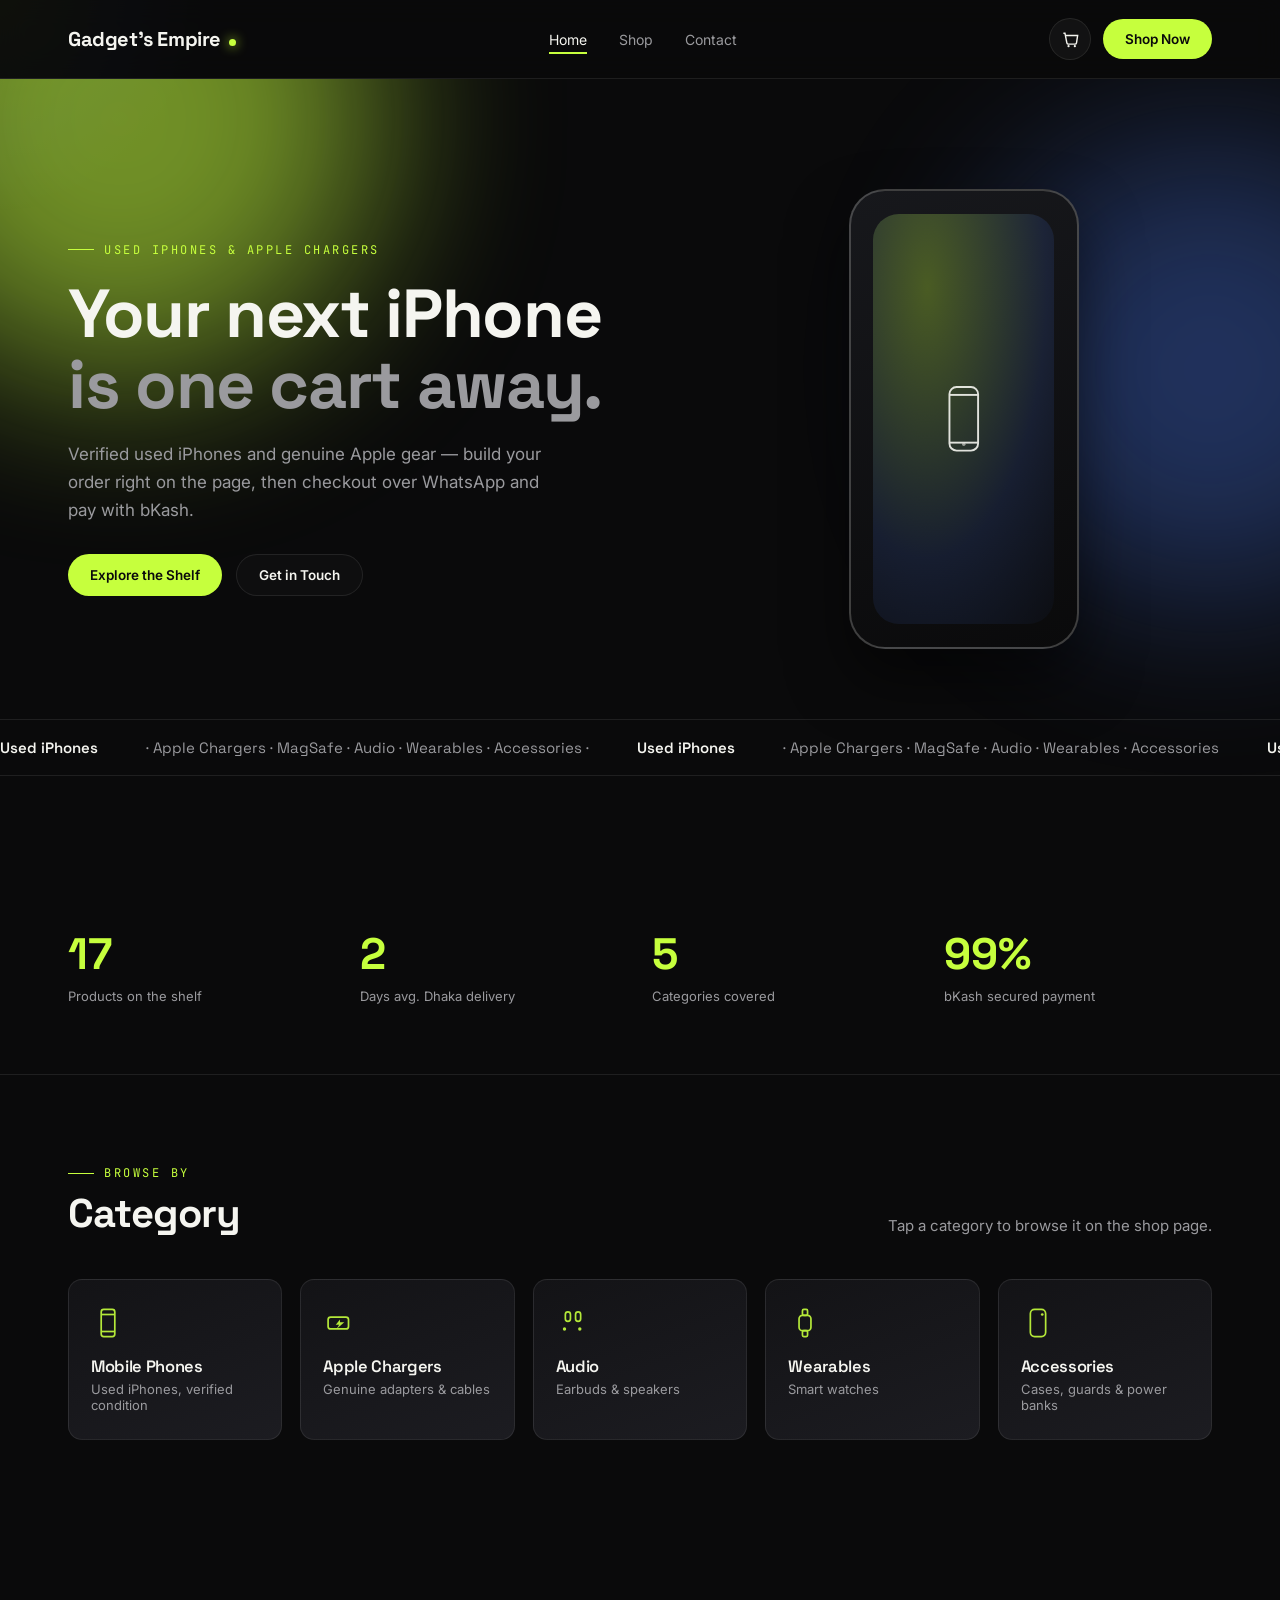
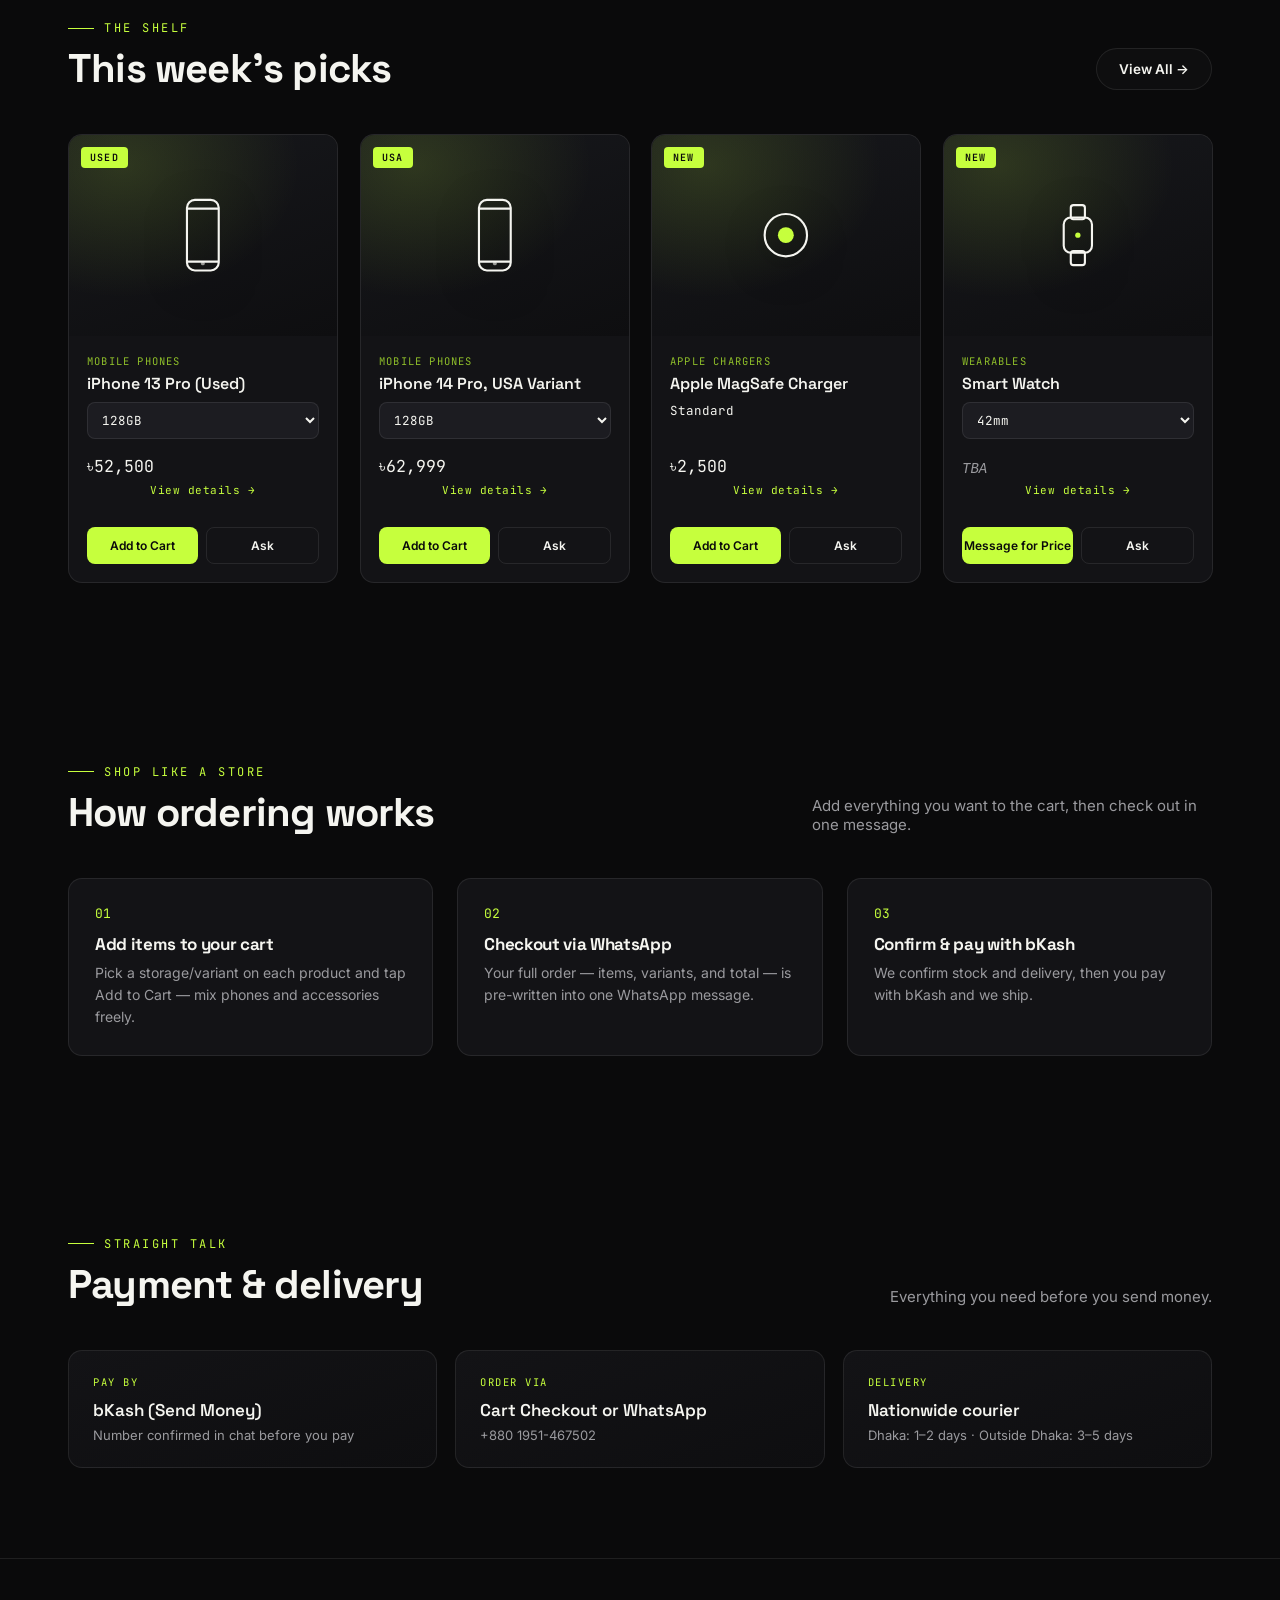
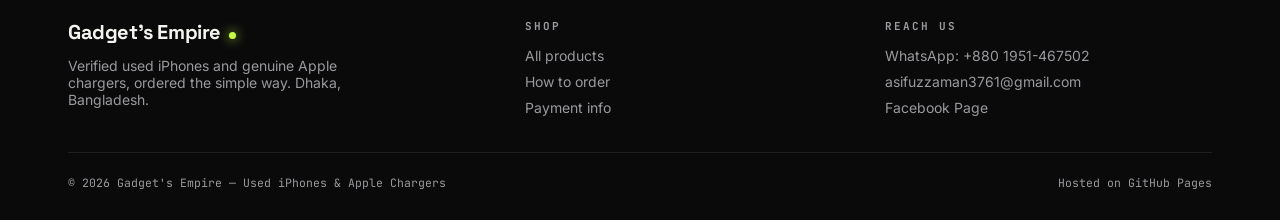
==== commit 3fc0b160: "Update index.html" ====
--- a/index.html
+++ b/index.html
@@ -3,7 +3,7 @@
 <head>
 <meta charset="UTF-8">
 <meta name="viewport" content="width=device-width, initial-scale=1.0">
-<title>NEXA — Used iPhones & Apple Chargers</title>
+<title>Gadget's Empire — Used iPhones & Apple Chargers</title>
 <link rel="preconnect" href="https://fonts.googleapis.com">
 <link rel="preconnect" href="https://fonts.gstatic.com" crossorigin>
 <link href="https://fonts.googleapis.com/css2?family=Space+Grotesk:wght@500;600;700&family=Inter:wght@400;500;600&family=JetBrains+Mono:wght@400;500&display=swap" rel="stylesheet">
@@ -11,12 +11,12 @@
 </head>
 <body>
 
-<div id="pageTransition"><div class="pt-brand"><span class="pt-dot"></span>NEXA</div></div>
+<div id="pageTransition"><div class="pt-brand"><span class="pt-dot"></span>Gadget's Empire</div></div>
 <div id="cursor-glow"></div>
 
 <header>
   <div class="nav">
-    <div class="logo"><span class="name">NEXA</span><span class="dot"></span></div>
+    <div class="logo"><span class="name">Gadget's Empire</span><span class="dot"></span></div>
     <nav class="links">
       <a href="index.html" class="active">Home</a>
       <a href="shop.html">Shop</a>
@@ -149,7 +149,7 @@
   <div class="wrap">
     <div class="foot-grid">
       <div>
-        <div class="logo"><span class="name">NEXA</span><span class="dot"></span></div>
+        <div class="logo"><span class="name">Gadget's Empire</span><span class="dot"></span></div>
         <p style="color:var(--text-dim); font-size:14px; margin-top:12px; max-width:300px;">Verified used iPhones and genuine Apple chargers, ordered the simple way. Dhaka, Bangladesh.</p>
       </div>
       <div><h4>Shop</h4><ul><li><a href="shop.html">All products</a></li><li><a href="index.html#order">How to order</a></li><li><a href="index.html#trust">Payment info</a></li></ul></div>
@@ -159,7 +159,7 @@
         <li><a href="contact.html">Facebook Page</a></li>
       </ul></div>
     </div>
-    <div class="foot-bottom"><span>© 2026 NEXA — Used iPhones &amp; Apple Chargers</span><span>Hosted on GitHub Pages</span></div>
+    <div class="foot-bottom"><span>© 2026 Gadget's Empire — Used iPhones &amp; Apple Chargers</span><span>Hosted on GitHub Pages</span></div>
   </div>
 </footer>
 
